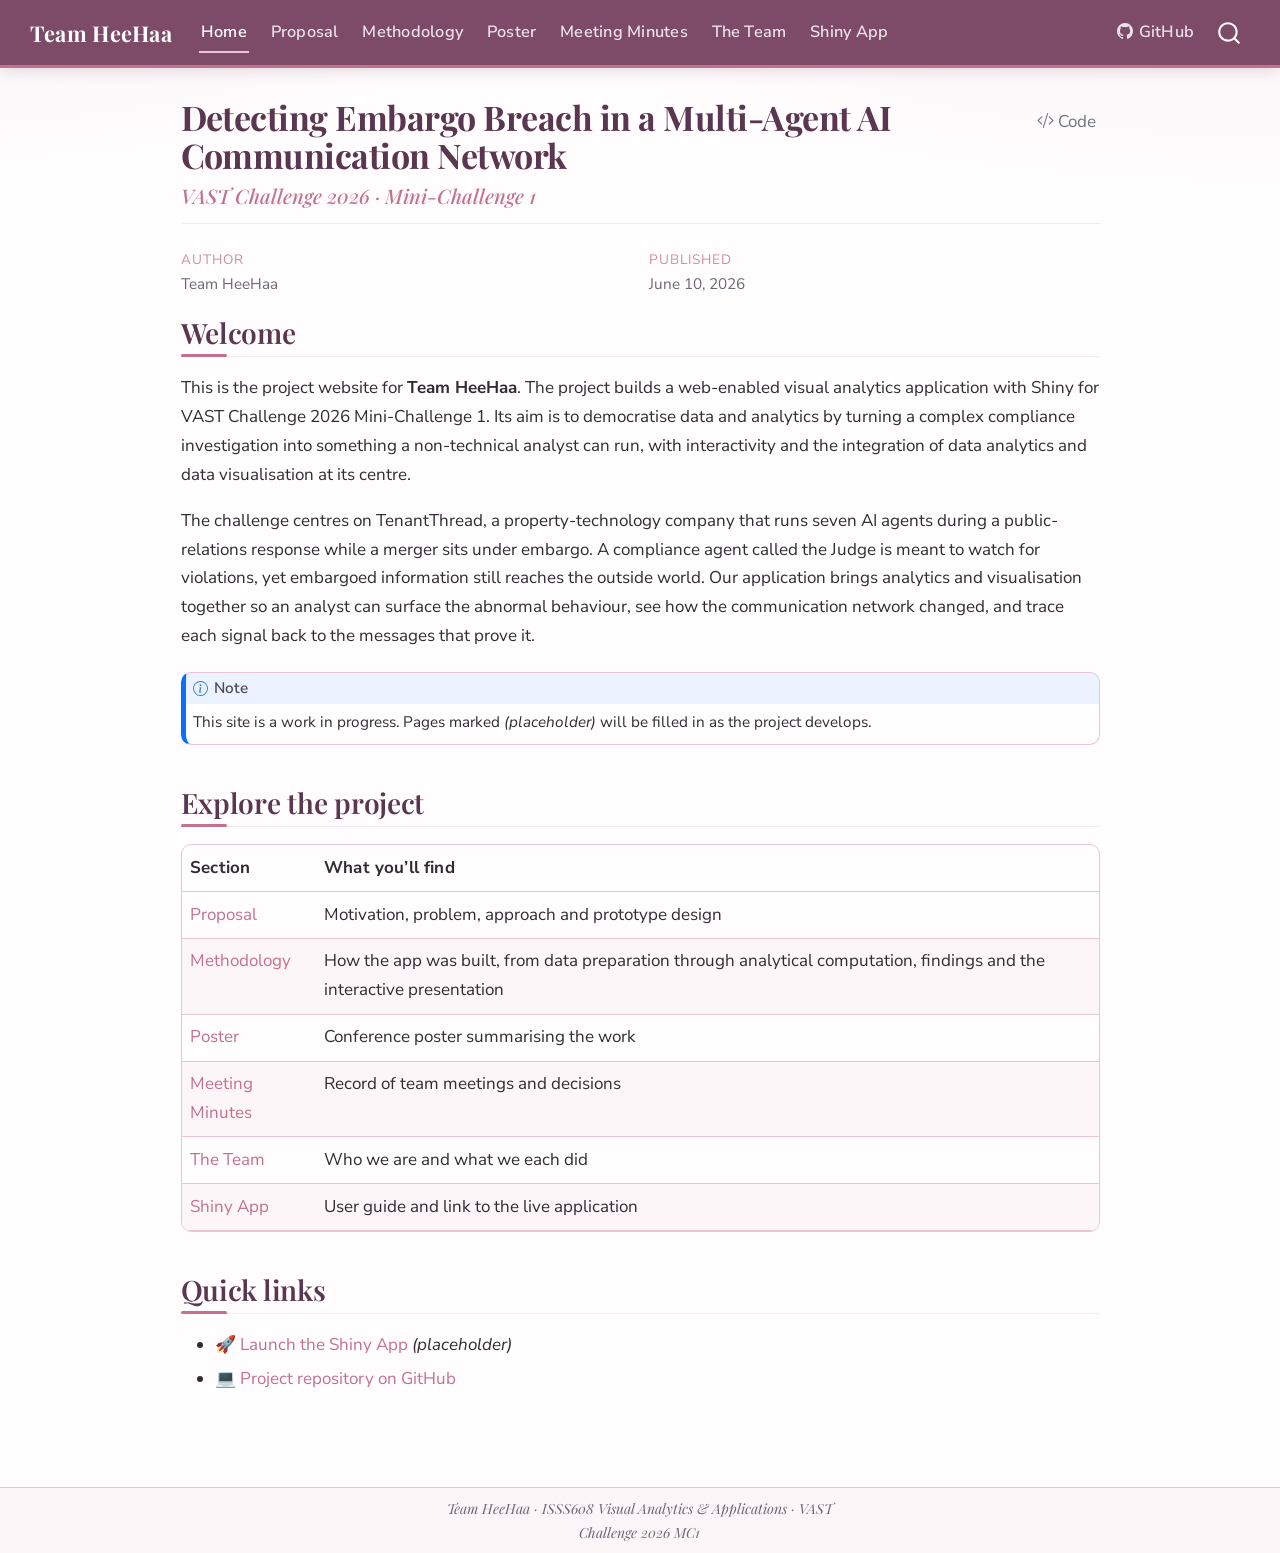
==== docs/index.html @ 6f9beb31 "minutes draft" ====
<!DOCTYPE html>
<html xmlns="http://www.w3.org/1999/xhtml" lang="en" xml:lang="en"><head>

<meta charset="utf-8">
<meta name="generator" content="quarto-1.9.37">

<meta name="viewport" content="width=device-width, initial-scale=1.0, user-scalable=yes">

<meta name="author" content="Team HeeHaa">
<meta name="dcterms.date" content="2026-06-10">

<title>Detecting Embargo Breach in a Multi-Agent AI Communication Network – Team HeeHaa</title>
<style>
/* Default styles provided by pandoc.
** See https://pandoc.org/MANUAL.html#variables-for-html for config info.
*/
code{white-space: pre-wrap;}
span.smallcaps{font-variant: small-caps;}
div.columns{display: flex; gap: min(4vw, 1.5em);}
div.column{flex: auto; overflow-x: auto;}
div.hanging-indent{margin-left: 1.5em; text-indent: -1.5em;}
ul.task-list{list-style: none;}
ul.task-list li input[type="checkbox"] {
  width: 0.8em;
  margin: 0 0.8em 0.2em -1em; /* quarto-specific, see https://github.com/quarto-dev/quarto-cli/issues/4556 */ 
  vertical-align: middle;
}
/* CSS for syntax highlighting */
html { -webkit-text-size-adjust: 100%; }
pre > code.sourceCode { white-space: pre; position: relative; }
pre > code.sourceCode > span { display: inline-block; line-height: 1.25; }
pre > code.sourceCode > span:empty { height: 1.2em; }
.sourceCode { overflow: visible; }
code.sourceCode > span { color: inherit; text-decoration: inherit; }
div.sourceCode { margin: 1em 0; }
pre.sourceCode { margin: 0; }
@media screen {
div.sourceCode { overflow: auto; }
}
@media print {
pre > code.sourceCode { white-space: pre-wrap; }
pre > code.sourceCode > span { text-indent: -5em; padding-left: 5em; }
}
pre.numberSource code
  { counter-reset: source-line 0; }
pre.numberSource code > span
  { position: relative; left: -4em; counter-increment: source-line; }
pre.numberSource code > span > a:first-child::before
  { content: counter(source-line);
    position: relative; left: -1em; text-align: right; vertical-align: baseline;
    border: none; display: inline-block;
    -webkit-touch-callout: none; -webkit-user-select: none;
    -khtml-user-select: none; -moz-user-select: none;
    -ms-user-select: none; user-select: none;
    padding: 0 4px; width: 4em;
  }
pre.numberSource { margin-left: 3em;  padding-left: 4px; }
div.sourceCode
  {   }
@media screen {
pre > code.sourceCode > span > a:first-child::before { text-decoration: underline; }
}
</style>


<script src="site_libs/quarto-nav/quarto-nav.js"></script>
<script src="site_libs/quarto-nav/headroom.min.js"></script>
<script src="site_libs/clipboard/clipboard.min.js"></script>
<script src="site_libs/quarto-search/autocomplete.umd.js"></script>
<script src="site_libs/quarto-search/fuse.min.js"></script>
<script src="site_libs/quarto-search/quarto-search.js"></script>
<meta name="quarto:offset" content="./">
<script src="site_libs/quarto-html/quarto.js" type="module"></script>
<script src="site_libs/quarto-html/tabsets/tabsets.js" type="module"></script>
<script src="site_libs/quarto-html/popper.min.js"></script>
<script src="site_libs/quarto-html/tippy.umd.min.js"></script>
<script src="site_libs/quarto-html/anchor.min.js"></script>
<link href="site_libs/quarto-html/tippy.css" rel="stylesheet">
<link href="site_libs/quarto-html/quarto-syntax-highlighting-7f8f88aac4f3542376d5c11b86a4c14d.css" rel="stylesheet" id="quarto-text-highlighting-styles">
<script src="site_libs/bootstrap/bootstrap.min.js"></script>
<link href="site_libs/bootstrap/bootstrap-icons.css" rel="stylesheet">
<link href="site_libs/bootstrap/bootstrap-b0925127e7a8f079a833c45c74d9480c.min.css" rel="stylesheet" append-hash="true" id="quarto-bootstrap" data-mode="light">
<script id="quarto-search-options" type="application/json">{
  "location": "navbar",
  "copy-button": false,
  "collapse-after": 3,
  "panel-placement": "end",
  "type": "overlay",
  "limit": 50,
  "keyboard-shortcut": [
    "f",
    "/",
    "s"
  ],
  "show-item-context": false,
  "language": {
    "search-no-results-text": "No results",
    "search-matching-documents-text": "matching documents",
    "search-copy-link-title": "Copy link to search",
    "search-hide-matches-text": "Hide additional matches",
    "search-more-match-text": "more match in this document",
    "search-more-matches-text": "more matches in this document",
    "search-clear-button-title": "Clear",
    "search-text-placeholder": "",
    "search-detached-cancel-button-title": "Cancel",
    "search-submit-button-title": "Submit",
    "search-label": "Search"
  }
}</script>


<link rel="stylesheet" href="styles.css">
</head>

<body class="nav-fixed fullcontent quarto-light">

<div id="quarto-search-results"></div>
  <header id="quarto-header" class="headroom fixed-top">
    <nav class="navbar navbar-expand-lg " data-bs-theme="dark">
      <div class="navbar-container container-fluid">
      <div class="navbar-brand-container mx-auto">
    <a class="navbar-brand" href="./index.html">
    <span class="navbar-title">Team HeeHaa</span>
    </a>
  </div>
            <div id="quarto-search" class="" title="Search"></div>
          <button class="navbar-toggler" type="button" data-bs-toggle="collapse" data-bs-target="#navbarCollapse" aria-controls="navbarCollapse" role="menu" aria-expanded="false" aria-label="Toggle navigation" onclick="if (window.quartoToggleHeadroom) { window.quartoToggleHeadroom(); }">
  <span class="navbar-toggler-icon"></span>
</button>
          <div class="collapse navbar-collapse" id="navbarCollapse">
            <ul class="navbar-nav navbar-nav-scroll me-auto">
  <li class="nav-item">
    <a class="nav-link active" href="./index.html" aria-current="page"> 
<span class="menu-text">Home</span></a>
  </li>  
  <li class="nav-item">
    <a class="nav-link" href="./proposal.html"> 
<span class="menu-text">Proposal</span></a>
  </li>  
  <li class="nav-item dropdown ">
    <a class="nav-link dropdown-toggle" href="#" id="nav-menu-methodology" role="link" data-bs-toggle="dropdown" aria-expanded="false">
 <span class="menu-text">Methodology</span>
    </a>
    <ul class="dropdown-menu" aria-labelledby="nav-menu-methodology">    
        <li>
    <a class="dropdown-item" href="./methodology/data-prep.html">
 <span class="dropdown-text">Data Preparation</span></a>
  </li>  
        <li>
    <a class="dropdown-item" href="./methodology/analytical-computation.html">
 <span class="dropdown-text">Analytical Computation</span></a>
  </li>  
        <li>
    <a class="dropdown-item" href="./findings.html">
 <span class="dropdown-text">Findings</span></a>
  </li>  
        <li>
    <a class="dropdown-item" href="./methodology/interactive-presentation.html">
 <span class="dropdown-text">Interactive Presentation</span></a>
  </li>  
    </ul>
  </li>
  <li class="nav-item">
    <a class="nav-link" href="./poster.html"> 
<span class="menu-text">Poster</span></a>
  </li>  
  <li class="nav-item">
    <a class="nav-link" href="./minutes.html"> 
<span class="menu-text">Meeting Minutes</span></a>
  </li>  
  <li class="nav-item">
    <a class="nav-link" href="./team.html"> 
<span class="menu-text">The Team</span></a>
  </li>  
  <li class="nav-item dropdown ">
    <a class="nav-link dropdown-toggle" href="#" id="nav-menu-shiny-app" role="link" data-bs-toggle="dropdown" aria-expanded="false">
 <span class="menu-text">Shiny App</span>
    </a>
    <ul class="dropdown-menu" aria-labelledby="nav-menu-shiny-app">    
        <li>
    <a class="dropdown-item" href="./user-guide.html">
 <span class="dropdown-text">User Guide</span></a>
  </li>  
        <li>
    <a class="dropdown-item" href="https://example.shinyapps.io/REPLACE-ME/" target="_blank">
 <span class="dropdown-text">Launch Shiny App</span></a>
  </li>  
    </ul>
  </li>
</ul>
            <ul class="navbar-nav navbar-nav-scroll ms-auto">
  <li class="nav-item dropdown ">
    <a class="nav-link dropdown-toggle" href="#" id="nav-menu-github" role="link" data-bs-toggle="dropdown" aria-expanded="false">
      <i class="bi bi-github" role="img">
</i> 
 <span class="menu-text">GitHub</span>
    </a>
    <ul class="dropdown-menu dropdown-menu-end" aria-labelledby="nav-menu-github">    
        <li>
    <a class="dropdown-item" href="https://github.com/wmyee-21/ISSS608-VAA_Project" target="_blank">
 <span class="dropdown-text">Project Site Repo</span></a>
  </li>  
        <li>
    <a class="dropdown-item" href="https://github.com/wmyee-21/ISSS608-VAA_Project" target="_blank">
 <span class="dropdown-text">Shiny App Repo</span></a>
  </li>  
    </ul>
  </li>
</ul>
          </div> <!-- /navcollapse -->
            <div class="quarto-navbar-tools">
</div>
      </div> <!-- /container-fluid -->
    </nav>
</header>
<!-- content -->
<div id="quarto-content" class="quarto-container page-columns page-rows-contents page-layout-article page-navbar">
<!-- sidebar -->
<!-- margin-sidebar -->
    
<!-- main -->
<main class="content" id="quarto-document-content">

<header id="title-block-header" class="quarto-title-block default">
<div class="quarto-title">
<div class="quarto-title-block"><div><h1 class="title">Detecting Embargo Breach in a Multi-Agent AI Communication Network</h1><button type="button" class="btn code-tools-button" id="quarto-code-tools-source"><i class="bi"></i> Code</button></div></div>
<p class="subtitle lead">VAST Challenge 2026 · Mini-Challenge 1</p>
</div>



<div class="quarto-title-meta">

    <div>
    <div class="quarto-title-meta-heading">Author</div>
    <div class="quarto-title-meta-contents">
             <p>Team HeeHaa </p>
          </div>
  </div>
    
    <div>
    <div class="quarto-title-meta-heading">Published</div>
    <div class="quarto-title-meta-contents">
      <p class="date">June 10, 2026</p>
    </div>
  </div>
  
    
  </div>
  


</header>


<section id="welcome" class="level2">
<h2 class="anchored" data-anchor-id="welcome">Welcome</h2>
<p>This is the project website for <strong>Team HeeHaa</strong>. The project builds a web-enabled visual analytics application with Shiny for VAST Challenge 2026 Mini-Challenge 1. Its aim is to democratise data and analytics by turning a complex compliance investigation into something a non-technical analyst can run, with interactivity and the integration of data analytics and data visualisation at its centre.</p>
<p>The challenge centres on TenantThread, a property-technology company that runs seven AI agents during a public-relations response while a merger sits under embargo. A compliance agent called the Judge is meant to watch for violations, yet embargoed information still reaches the outside world. Our application brings analytics and visualisation together so an analyst can surface the abnormal behaviour, see how the communication network changed, and trace each signal back to the messages that prove it.</p>
<div class="callout callout-style-default callout-note callout-titled">
<div class="callout-header d-flex align-content-center">
<div class="callout-icon-container">
<i class="callout-icon"></i>
</div>
<div class="callout-title-container flex-fill">
Note
</div>
</div>
<div class="callout-body-container callout-body">
<p>This site is a work in progress. Pages marked <em>(placeholder)</em> will be filled in as the project develops.</p>
</div>
</div>
</section>
<section id="explore-the-project" class="level2">
<h2 class="anchored" data-anchor-id="explore-the-project">Explore the project</h2>
<table class="caption-top table">
<thead>
<tr class="header">
<th>Section</th>
<th>What you’ll find</th>
</tr>
</thead>
<tbody>
<tr class="odd">
<td><a href="./proposal.html">Proposal</a></td>
<td>Motivation, problem, approach and prototype design</td>
</tr>
<tr class="even">
<td><a href="./methodology/data-prep.html">Methodology</a></td>
<td>How the app was built, from data preparation through analytical computation, findings and the interactive presentation</td>
</tr>
<tr class="odd">
<td><a href="./poster.html">Poster</a></td>
<td>Conference poster summarising the work</td>
</tr>
<tr class="even">
<td><a href="./minutes.html">Meeting Minutes</a></td>
<td>Record of team meetings and decisions</td>
</tr>
<tr class="odd">
<td><a href="./team.html">The Team</a></td>
<td>Who we are and what we each did</td>
</tr>
<tr class="even">
<td><a href="./user-guide.html">Shiny App</a></td>
<td>User guide and link to the live application</td>
</tr>
</tbody>
</table>
</section>
<section id="quick-links" class="level2">
<h2 class="anchored" data-anchor-id="quick-links">Quick links</h2>
<ul>
<li>🚀 <a href="https://example.shinyapps.io/REPLACE-ME/">Launch the Shiny App</a> <em>(placeholder)</em></li>
<li>💻 <a href="https://github.com/wmyee-21/ISSS608-VAA_Project">Project repository on GitHub</a></li>
</ul>


<!-- -->

</section>

</main> <!-- /main -->
<script id="quarto-html-after-body" type="application/javascript">
  window.document.addEventListener("DOMContentLoaded", function (event) {
    const icon = "";
    const anchorJS = new window.AnchorJS();
    anchorJS.options = {
      placement: 'right',
      icon: icon
    };
    anchorJS.add('.anchored');
    const isCodeAnnotation = (el) => {
      for (const clz of el.classList) {
        if (clz.startsWith('code-annotation-')) {                     
          return true;
        }
      }
      return false;
    }
    const onCopySuccess = function(e) {
      // button target
      const button = e.trigger;
      // don't keep focus
      button.blur();
      // flash "checked"
      button.classList.add('code-copy-button-checked');
      var currentTitle = button.getAttribute("title");
      button.setAttribute("title", "Copied!");
      let tooltip;
      if (window.bootstrap) {
        button.setAttribute("data-bs-toggle", "tooltip");
        button.setAttribute("data-bs-placement", "left");
        button.setAttribute("data-bs-title", "Copied!");
        tooltip = new bootstrap.Tooltip(button, 
          { trigger: "manual", 
            customClass: "code-copy-button-tooltip",
            offset: [0, -8]});
        tooltip.show();    
      }
      setTimeout(function() {
        if (tooltip) {
          tooltip.hide();
          button.removeAttribute("data-bs-title");
          button.removeAttribute("data-bs-toggle");
          button.removeAttribute("data-bs-placement");
        }
        button.setAttribute("title", currentTitle);
        button.classList.remove('code-copy-button-checked');
      }, 1000);
      // clear code selection
      e.clearSelection();
    }
    const getTextToCopy = function(trigger) {
      const outerScaffold = trigger.parentElement.cloneNode(true);
      const codeEl = outerScaffold.querySelector('code');
      for (const childEl of codeEl.children) {
        if (isCodeAnnotation(childEl)) {
          childEl.remove();
        }
      }
      return codeEl.innerText;
    }
    const clipboard = new window.ClipboardJS('.code-copy-button:not([data-in-quarto-modal])', {
      text: getTextToCopy
    });
    clipboard.on('success', onCopySuccess);
    if (window.document.getElementById('quarto-embedded-source-code-modal')) {
      const clipboardModal = new window.ClipboardJS('.code-copy-button[data-in-quarto-modal]', {
        text: getTextToCopy,
        container: window.document.getElementById('quarto-embedded-source-code-modal')
      });
      clipboardModal.on('success', onCopySuccess);
    }
    const viewSource = window.document.getElementById('quarto-view-source') ||
                       window.document.getElementById('quarto-code-tools-source');
    if (viewSource) {
      const sourceUrl = viewSource.getAttribute("data-quarto-source-url");
      viewSource.addEventListener("click", function(e) {
        if (sourceUrl) {
          // rstudio viewer pane
          if (/\bcapabilities=\b/.test(window.location)) {
            window.open(sourceUrl);
          } else {
            window.location.href = sourceUrl;
          }
        } else {
          const modal = new bootstrap.Modal(document.getElementById('quarto-embedded-source-code-modal'));
          modal.show();
        }
        return false;
      });
    }
    function toggleCodeHandler(show) {
      return function(e) {
        const detailsSrc = window.document.querySelectorAll(".cell > details > .sourceCode");
        for (let i=0; i<detailsSrc.length; i++) {
          const details = detailsSrc[i].parentElement;
          if (show) {
            details.open = true;
          } else {
            details.removeAttribute("open");
          }
        }
        const cellCodeDivs = window.document.querySelectorAll(".cell > .sourceCode");
        const fromCls = show ? "hidden" : "unhidden";
        const toCls = show ? "unhidden" : "hidden";
        for (let i=0; i<cellCodeDivs.length; i++) {
          const codeDiv = cellCodeDivs[i];
          if (codeDiv.classList.contains(fromCls)) {
            codeDiv.classList.remove(fromCls);
            codeDiv.classList.add(toCls);
          } 
        }
        return false;
      }
    }
    const hideAllCode = window.document.getElementById("quarto-hide-all-code");
    if (hideAllCode) {
      hideAllCode.addEventListener("click", toggleCodeHandler(false));
    }
    const showAllCode = window.document.getElementById("quarto-show-all-code");
    if (showAllCode) {
      showAllCode.addEventListener("click", toggleCodeHandler(true));
    }
      var localhostRegex = new RegExp(/^(?:http|https):\/\/localhost\:?[0-9]*\//);
      var mailtoRegex = new RegExp(/^mailto:/);
        var filterRegex = new RegExp('/' + window.location.host + '/');
      var isInternal = (href) => {
          return filterRegex.test(href) || localhostRegex.test(href) || mailtoRegex.test(href);
      }
      // Inspect non-navigation links and adorn them if external
     var links = window.document.querySelectorAll('a[href]:not(.nav-link):not(.navbar-brand):not(.toc-action):not(.sidebar-link):not(.sidebar-item-toggle):not(.pagination-link):not(.no-external):not([aria-hidden]):not(.dropdown-item):not(.quarto-navigation-tool):not(.about-link)');
      for (var i=0; i<links.length; i++) {
        const link = links[i];
        if (!isInternal(link.href)) {
          // undo the damage that might have been done by quarto-nav.js in the case of
          // links that we want to consider external
          if (link.dataset.originalHref !== undefined) {
            link.href = link.dataset.originalHref;
          }
        }
      }
    function tippyHover(el, contentFn, onTriggerFn, onUntriggerFn) {
      const config = {
        allowHTML: true,
        maxWidth: 500,
        delay: 100,
        arrow: false,
        appendTo: function(el) {
            return el.parentElement;
        },
        interactive: true,
        interactiveBorder: 10,
        theme: 'quarto',
        placement: 'bottom-start',
      };
      if (contentFn) {
        config.content = contentFn;
      }
      if (onTriggerFn) {
        config.onTrigger = onTriggerFn;
      }
      if (onUntriggerFn) {
        config.onUntrigger = onUntriggerFn;
      }
      window.tippy(el, config); 
    }
    const noterefs = window.document.querySelectorAll('a[role="doc-noteref"]');
    for (var i=0; i<noterefs.length; i++) {
      const ref = noterefs[i];
      tippyHover(ref, function() {
        // use id or data attribute instead here
        let href = ref.getAttribute('data-footnote-href') || ref.getAttribute('href');
        try { href = new URL(href).hash; } catch {}
        const id = href.replace(/^#\/?/, "");
        const note = window.document.getElementById(id);
        if (note) {
          return note.innerHTML;
        } else {
          return "";
        }
      });
    }
    const xrefs = window.document.querySelectorAll('a.quarto-xref');
    const processXRef = (id, note) => {
      // Strip column container classes
      const stripColumnClz = (el) => {
        el.classList.remove("page-full", "page-columns");
        if (el.children) {
          for (const child of el.children) {
            stripColumnClz(child);
          }
        }
      }
      stripColumnClz(note)
      if (id === null || id.startsWith('sec-')) {
        // Special case sections, only their first couple elements
        const container = document.createElement("div");
        if (note.children && note.children.length > 2) {
          container.appendChild(note.children[0].cloneNode(true));
          for (let i = 1; i < note.children.length; i++) {
            const child = note.children[i];
            if (child.tagName === "P" && child.innerText === "") {
              continue;
            } else {
              container.appendChild(child.cloneNode(true));
              break;
            }
          }
          if (window.Quarto?.typesetMath) {
            window.Quarto.typesetMath(container);
          }
          return container.innerHTML
        } else {
          if (window.Quarto?.typesetMath) {
            window.Quarto.typesetMath(note);
          }
          return note.innerHTML;
        }
      } else {
        // Remove any anchor links if they are present
        const anchorLink = note.querySelector('a.anchorjs-link');
        if (anchorLink) {
          anchorLink.remove();
        }
        if (window.Quarto?.typesetMath) {
          window.Quarto.typesetMath(note);
        }
        if (note.classList.contains("callout")) {
          return note.outerHTML;
        } else {
          return note.innerHTML;
        }
      }
    }
    for (var i=0; i<xrefs.length; i++) {
      const xref = xrefs[i];
      tippyHover(xref, undefined, function(instance) {
        instance.disable();
        let url = xref.getAttribute('href');
        let hash = undefined; 
        if (url.startsWith('#')) {
          hash = url;
        } else {
          try { hash = new URL(url).hash; } catch {}
        }
        if (hash) {
          const id = hash.replace(/^#\/?/, "");
          const note = window.document.getElementById(id);
          if (note !== null) {
            try {
              const html = processXRef(id, note.cloneNode(true));
              instance.setContent(html);
            } finally {
              instance.enable();
              instance.show();
            }
          } else {
            // See if we can fetch this
            fetch(url.split('#')[0])
            .then(res => res.text())
            .then(html => {
              const parser = new DOMParser();
              const htmlDoc = parser.parseFromString(html, "text/html");
              const note = htmlDoc.getElementById(id);
              if (note !== null) {
                const html = processXRef(id, note);
                instance.setContent(html);
              } 
            }).finally(() => {
              instance.enable();
              instance.show();
            });
          }
        } else {
          // See if we can fetch a full url (with no hash to target)
          // This is a special case and we should probably do some content thinning / targeting
          fetch(url)
          .then(res => res.text())
          .then(html => {
            const parser = new DOMParser();
            const htmlDoc = parser.parseFromString(html, "text/html");
            const note = htmlDoc.querySelector('main.content');
            if (note !== null) {
              // This should only happen for chapter cross references
              // (since there is no id in the URL)
              // remove the first header
              if (note.children.length > 0 && note.children[0].tagName === "HEADER") {
                note.children[0].remove();
              }
              const html = processXRef(null, note);
              instance.setContent(html);
            } 
          }).finally(() => {
            instance.enable();
            instance.show();
          });
        }
      }, function(instance) {
      });
    }
        let selectedAnnoteEl;
        const selectorForAnnotation = ( cell, annotation) => {
          let cellAttr = 'data-code-cell="' + cell + '"';
          let lineAttr = 'data-code-annotation="' +  annotation + '"';
          const selector = 'span[' + cellAttr + '][' + lineAttr + ']';
          return selector;
        }
        const selectCodeLines = (annoteEl) => {
          const doc = window.document;
          const targetCell = annoteEl.getAttribute("data-target-cell");
          const targetAnnotation = annoteEl.getAttribute("data-target-annotation");
          const annoteSpan = window.document.querySelector(selectorForAnnotation(targetCell, targetAnnotation));
          const lines = annoteSpan.getAttribute("data-code-lines").split(",");
          const lineIds = lines.map((line) => {
            return targetCell + "-" + line;
          })
          let top = null;
          let height = null;
          let parent = null;
          if (lineIds.length > 0) {
              //compute the position of the single el (top and bottom and make a div)
              const el = window.document.getElementById(lineIds[0]);
              top = el.offsetTop;
              height = el.offsetHeight;
              parent = el.parentElement.parentElement;
            if (lineIds.length > 1) {
              const lastEl = window.document.getElementById(lineIds[lineIds.length - 1]);
              const bottom = lastEl.offsetTop + lastEl.offsetHeight;
              height = bottom - top;
            }
            if (top !== null && height !== null && parent !== null) {
              // cook up a div (if necessary) and position it 
              let div = window.document.getElementById("code-annotation-line-highlight");
              if (div === null) {
                div = window.document.createElement("div");
                div.setAttribute("id", "code-annotation-line-highlight");
                div.style.position = 'absolute';
                parent.appendChild(div);
              }
              div.style.top = top - 2 + "px";
              div.style.height = height + 4 + "px";
              div.style.left = 0;
              let gutterDiv = window.document.getElementById("code-annotation-line-highlight-gutter");
              if (gutterDiv === null) {
                gutterDiv = window.document.createElement("div");
                gutterDiv.setAttribute("id", "code-annotation-line-highlight-gutter");
                gutterDiv.style.position = 'absolute';
                const codeCell = window.document.getElementById(targetCell);
                const gutter = codeCell.querySelector('.code-annotation-gutter');
                gutter.appendChild(gutterDiv);
              }
              gutterDiv.style.top = top - 2 + "px";
              gutterDiv.style.height = height + 4 + "px";
            }
            selectedAnnoteEl = annoteEl;
          }
        };
        const unselectCodeLines = () => {
          const elementsIds = ["code-annotation-line-highlight", "code-annotation-line-highlight-gutter"];
          elementsIds.forEach((elId) => {
            const div = window.document.getElementById(elId);
            if (div) {
              div.remove();
            }
          });
          selectedAnnoteEl = undefined;
        };
          // Handle positioning of the toggle
      window.addEventListener(
        "resize",
        throttle(() => {
          elRect = undefined;
          if (selectedAnnoteEl) {
            selectCodeLines(selectedAnnoteEl);
          }
        }, 10)
      );
      function throttle(fn, ms) {
      let throttle = false;
      let timer;
        return (...args) => {
          if(!throttle) { // first call gets through
              fn.apply(this, args);
              throttle = true;
          } else { // all the others get throttled
              if(timer) clearTimeout(timer); // cancel #2
              timer = setTimeout(() => {
                fn.apply(this, args);
                timer = throttle = false;
              }, ms);
          }
        };
      }
        // Attach click handler to the DT
        const annoteDls = window.document.querySelectorAll('dt[data-target-cell]');
        for (const annoteDlNode of annoteDls) {
          annoteDlNode.addEventListener('click', (event) => {
            const clickedEl = event.target;
            if (clickedEl !== selectedAnnoteEl) {
              unselectCodeLines();
              const activeEl = window.document.querySelector('dt[data-target-cell].code-annotation-active');
              if (activeEl) {
                activeEl.classList.remove('code-annotation-active');
              }
              selectCodeLines(clickedEl);
              clickedEl.classList.add('code-annotation-active');
            } else {
              // Unselect the line
              unselectCodeLines();
              clickedEl.classList.remove('code-annotation-active');
            }
          });
        }
    const findCites = (el) => {
      const parentEl = el.parentElement;
      if (parentEl) {
        const cites = parentEl.dataset.cites;
        if (cites) {
          return {
            el,
            cites: cites.split(' ')
          };
        } else {
          return findCites(el.parentElement)
        }
      } else {
        return undefined;
      }
    };
    var bibliorefs = window.document.querySelectorAll('a[role="doc-biblioref"]');
    for (var i=0; i<bibliorefs.length; i++) {
      const ref = bibliorefs[i];
      const citeInfo = findCites(ref);
      if (citeInfo) {
        tippyHover(citeInfo.el, function() {
          var popup = window.document.createElement('div');
          citeInfo.cites.forEach(function(cite) {
            var citeDiv = window.document.createElement('div');
            citeDiv.classList.add('hanging-indent');
            citeDiv.classList.add('csl-entry');
            var biblioDiv = window.document.getElementById('ref-' + cite);
            if (biblioDiv) {
              citeDiv.innerHTML = biblioDiv.innerHTML;
            }
            popup.appendChild(citeDiv);
          });
          return popup.innerHTML;
        });
      }
    }
  });
  </script><div class="modal fade" id="quarto-embedded-source-code-modal" tabindex="-1" aria-labelledby="quarto-embedded-source-code-modal-label" aria-hidden="true"><div class="modal-dialog modal-dialog-scrollable"><div class="modal-content"><div class="modal-header"><h5 class="modal-title" id="quarto-embedded-source-code-modal-label">Source Code</h5><button class="btn-close" data-bs-dismiss="modal"></button></div><div class="modal-body"><div class="">
<div class="code-copy-outer-scaffold"><div class="sourceCode" id="cb1" data-shortcodes="false"><pre class="sourceCode markdown code-with-copy"><code class="sourceCode markdown"><span id="cb1-1"><a href="#cb1-1" aria-hidden="true" tabindex="-1"></a><span class="co">---</span></span>
<span id="cb1-2"><a href="#cb1-2" aria-hidden="true" tabindex="-1"></a><span class="an">title:</span><span class="co"> "Detecting Embargo Breach in a Multi-Agent AI Communication Network"</span></span>
<span id="cb1-3"><a href="#cb1-3" aria-hidden="true" tabindex="-1"></a><span class="an">subtitle:</span><span class="co"> "VAST Challenge 2026 · Mini-Challenge 1"</span></span>
<span id="cb1-4"><a href="#cb1-4" aria-hidden="true" tabindex="-1"></a><span class="an">author:</span><span class="co"> "Team HeeHaa"</span></span>
<span id="cb1-5"><a href="#cb1-5" aria-hidden="true" tabindex="-1"></a><span class="an">date:</span><span class="co"> "June 10, 2026"</span></span>
<span id="cb1-6"><a href="#cb1-6" aria-hidden="true" tabindex="-1"></a><span class="an">toc:</span><span class="co"> false</span></span>
<span id="cb1-7"><a href="#cb1-7" aria-hidden="true" tabindex="-1"></a><span class="co">---</span></span>
<span id="cb1-8"><a href="#cb1-8" aria-hidden="true" tabindex="-1"></a></span>
<span id="cb1-9"><a href="#cb1-9" aria-hidden="true" tabindex="-1"></a><span class="fu">## Welcome</span></span>
<span id="cb1-10"><a href="#cb1-10" aria-hidden="true" tabindex="-1"></a></span>
<span id="cb1-11"><a href="#cb1-11" aria-hidden="true" tabindex="-1"></a>This is the project website for **Team HeeHaa**. The project builds a web-enabled visual analytics application with Shiny for VAST Challenge 2026 Mini-Challenge 1. Its aim is to democratise data and analytics by turning a complex compliance investigation into something a non-technical analyst can run, with interactivity and the integration of data analytics and data visualisation at its centre.</span>
<span id="cb1-12"><a href="#cb1-12" aria-hidden="true" tabindex="-1"></a></span>
<span id="cb1-13"><a href="#cb1-13" aria-hidden="true" tabindex="-1"></a>The challenge centres on TenantThread, a property-technology company that runs seven AI agents during a public-relations response while a merger sits under embargo. A compliance agent called the Judge is meant to watch for violations, yet embargoed information still reaches the outside world. Our application brings analytics and visualisation together so an analyst can surface the abnormal behaviour, see how the communication network changed, and trace each signal back to the messages that prove it.</span>
<span id="cb1-14"><a href="#cb1-14" aria-hidden="true" tabindex="-1"></a></span>
<span id="cb1-15"><a href="#cb1-15" aria-hidden="true" tabindex="-1"></a>::: {.callout-note}</span>
<span id="cb1-16"><a href="#cb1-16" aria-hidden="true" tabindex="-1"></a>This site is a work in progress. Pages marked *(placeholder)* will be filled in as the project develops.</span>
<span id="cb1-17"><a href="#cb1-17" aria-hidden="true" tabindex="-1"></a>:::</span>
<span id="cb1-18"><a href="#cb1-18" aria-hidden="true" tabindex="-1"></a></span>
<span id="cb1-19"><a href="#cb1-19" aria-hidden="true" tabindex="-1"></a><span class="fu">## Explore the project</span></span>
<span id="cb1-20"><a href="#cb1-20" aria-hidden="true" tabindex="-1"></a></span>
<span id="cb1-21"><a href="#cb1-21" aria-hidden="true" tabindex="-1"></a><span class="pp">|</span> Section <span class="pp">|</span> What you'll find <span class="pp">|</span></span>
<span id="cb1-22"><a href="#cb1-22" aria-hidden="true" tabindex="-1"></a><span class="pp">|---|---|</span></span>
<span id="cb1-23"><a href="#cb1-23" aria-hidden="true" tabindex="-1"></a><span class="pp">|</span> <span class="co">[</span><span class="ot">Proposal</span><span class="co">](proposal.qmd)</span> <span class="pp">|</span> Motivation, problem, approach and prototype design <span class="pp">|</span></span>
<span id="cb1-24"><a href="#cb1-24" aria-hidden="true" tabindex="-1"></a><span class="pp">|</span> <span class="co">[</span><span class="ot">Methodology</span><span class="co">](methodology/data-prep.qmd)</span> <span class="pp">|</span> How the app was built, from data preparation through analytical computation, findings and the interactive presentation <span class="pp">|</span></span>
<span id="cb1-25"><a href="#cb1-25" aria-hidden="true" tabindex="-1"></a><span class="pp">|</span> <span class="co">[</span><span class="ot">Poster</span><span class="co">](poster.qmd)</span> <span class="pp">|</span> Conference poster summarising the work <span class="pp">|</span></span>
<span id="cb1-26"><a href="#cb1-26" aria-hidden="true" tabindex="-1"></a><span class="pp">|</span> <span class="co">[</span><span class="ot">Meeting Minutes</span><span class="co">](minutes.qmd)</span> <span class="pp">|</span> Record of team meetings and decisions <span class="pp">|</span></span>
<span id="cb1-27"><a href="#cb1-27" aria-hidden="true" tabindex="-1"></a><span class="pp">|</span> <span class="co">[</span><span class="ot">The Team</span><span class="co">](team.qmd)</span> <span class="pp">|</span> Who we are and what we each did <span class="pp">|</span></span>
<span id="cb1-28"><a href="#cb1-28" aria-hidden="true" tabindex="-1"></a><span class="pp">|</span> <span class="co">[</span><span class="ot">Shiny App</span><span class="co">](user-guide.qmd)</span> <span class="pp">|</span> User guide and link to the live application <span class="pp">|</span></span>
<span id="cb1-29"><a href="#cb1-29" aria-hidden="true" tabindex="-1"></a></span>
<span id="cb1-30"><a href="#cb1-30" aria-hidden="true" tabindex="-1"></a><span class="fu">## Quick links</span></span>
<span id="cb1-31"><a href="#cb1-31" aria-hidden="true" tabindex="-1"></a></span>
<span id="cb1-32"><a href="#cb1-32" aria-hidden="true" tabindex="-1"></a><span class="ss">- </span>🚀 <span class="co">[</span><span class="ot">Launch the Shiny App</span><span class="co">](https://example.shinyapps.io/REPLACE-ME/)</span> *(placeholder)*</span>
<span id="cb1-33"><a href="#cb1-33" aria-hidden="true" tabindex="-1"></a><span class="ss">- </span>💻 <span class="co">[</span><span class="ot">Project repository on GitHub</span><span class="co">](https://github.com/wmyee-21/ISSS608-VAA_Project)</span></span></code></pre></div><button title="Copy to Clipboard" class="code-copy-button" data-in-quarto-modal=""><i class="bi"></i></button></div>
</div></div></div></div></div>
</div> <!-- /content -->
<footer class="footer">
  <div class="nav-footer">
    <div class="nav-footer-left">
      &nbsp;
    </div>   
    <div class="nav-footer-center">
<p>Team HeeHaa · ISSS608 Visual Analytics &amp; Applications · VAST Challenge 2026 MC1</p>
</div>
    <div class="nav-footer-right">
      &nbsp;
    </div>
  </div>
</footer>




</body></html>
---- docs/site_libs/quarto-html/tippy.css ----
.tippy-box[data-animation=fade][data-state=hidden]{opacity:0}[data-tippy-root]{max-width:calc(100vw - 10px)}.tippy-box{position:relative;background-color:#333;color:#fff;border-radius:4px;font-size:14px;line-height:1.4;white-space:normal;outline:0;transition-property:transform,visibility,opacity}.tippy-box[data-placement^=top]>.tippy-arrow{bottom:0}.tippy-box[data-placement^=top]>.tippy-arrow:before{bottom:-7px;left:0;border-width:8px 8px 0;border-top-color:initial;transform-origin:center top}.tippy-box[data-placement^=bottom]>.tippy-arrow{top:0}.tippy-box[data-placement^=bottom]>.tippy-arrow:before{top:-7px;left:0;border-width:0 8px 8px;border-bottom-color:initial;transform-origin:center bottom}.tippy-box[data-placement^=left]>.tippy-arrow{right:0}.tippy-box[data-placement^=left]>.tippy-arrow:before{border-width:8px 0 8px 8px;border-left-color:initial;right:-7px;transform-origin:center left}.tippy-box[data-placement^=right]>.tippy-arrow{left:0}.tippy-box[data-placement^=right]>.tippy-arrow:before{left:-7px;border-width:8px 8px 8px 0;border-right-color:initial;transform-origin:center right}.tippy-box[data-inertia][data-state=visible]{transition-timing-function:cubic-bezier(.54,1.5,.38,1.11)}.tippy-arrow{width:16px;height:16px;color:#333}.tippy-arrow:before{content:"";position:absolute;border-color:transparent;border-style:solid}.tippy-content{position:relative;padding:5px 9px;z-index:1}
---- docs/site_libs/quarto-html/quarto-syntax-highlighting-7f8f88aac4f3542376d5c11b86a4c14d.css ----
/* quarto syntax highlight colors */
:root {
  --quarto-hl-ot-color: #003B4F;
  --quarto-hl-at-color: #657422;
  --quarto-hl-ss-color: #20794D;
  --quarto-hl-an-color: #5E5E5E;
  --quarto-hl-fu-color: #4758AB;
  --quarto-hl-st-color: #20794D;
  --quarto-hl-cf-color: #003B4F;
  --quarto-hl-op-color: #5E5E5E;
  --quarto-hl-er-color: #AD0000;
  --quarto-hl-bn-color: #AD0000;
  --quarto-hl-al-color: #AD0000;
  --quarto-hl-va-color: #111111;
  --quarto-hl-bu-color: inherit;
  --quarto-hl-ex-color: inherit;
  --quarto-hl-pp-color: #AD0000;
  --quarto-hl-in-color: #5E5E5E;
  --quarto-hl-vs-color: #20794D;
  --quarto-hl-wa-color: #5E5E5E;
  --quarto-hl-do-color: #5E5E5E;
  --quarto-hl-im-color: #00769E;
  --quarto-hl-ch-color: #20794D;
  --quarto-hl-dt-color: #AD0000;
  --quarto-hl-fl-color: #AD0000;
  --quarto-hl-co-color: #5E5E5E;
  --quarto-hl-cv-color: #5E5E5E;
  --quarto-hl-cn-color: #8f5902;
  --quarto-hl-sc-color: #5E5E5E;
  --quarto-hl-dv-color: #AD0000;
  --quarto-hl-kw-color: #003B4F;
}

/* other quarto variables */
:root {
  --quarto-font-monospace: SFMono-Regular, Menlo, Monaco, Consolas, "Liberation Mono", "Courier New", monospace;
}

/* syntax highlight based on Pandoc's rules */
pre > code.sourceCode > span {
  color: #003B4F;
}

code.sourceCode > span {
  color: #003B4F;
}

div.sourceCode,
div.sourceCode pre.sourceCode {
  color: #003B4F;
}

/* Normal */
code span {
  color: #003B4F;
}

/* Alert */
code span.al {
  color: #AD0000;
  font-style: inherit;
}

/* Annotation */
code span.an {
  color: #5E5E5E;
  font-style: inherit;
}

/* Attribute */
code span.at {
  color: #657422;
  font-style: inherit;
}

/* BaseN */
code span.bn {
  color: #AD0000;
  font-style: inherit;
}

/* BuiltIn */
code span.bu {
  font-style: inherit;
}

/* ControlFlow */
code span.cf {
  color: #003B4F;
  font-weight: bold;
  font-style: inherit;
}

/* Char */
code span.ch {
  color: #20794D;
  font-style: inherit;
}

/* Constant */
code span.cn {
  color: #8f5902;
  font-style: inherit;
}

/* Comment */
code span.co {
  color: #5E5E5E;
  font-style: inherit;
}

/* CommentVar */
code span.cv {
  color: #5E5E5E;
  font-style: italic;
}

/* Documentation */
code span.do {
  color: #5E5E5E;
  font-style: italic;
}

/* DataType */
code span.dt {
  color: #AD0000;
  font-style: inherit;
}

/* DecVal */
code span.dv {
  color: #AD0000;
  font-style: inherit;
}

/* Error */
code span.er {
  color: #AD0000;
  font-style: inherit;
}

/* Extension */
code span.ex {
  font-style: inherit;
}

/* Float */
code span.fl {
  color: #AD0000;
  font-style: inherit;
}

/* Function */
code span.fu {
  color: #4758AB;
  font-style: inherit;
}

/* Import */
code span.im {
  color: #00769E;
  font-style: inherit;
}

/* Information */
code span.in {
  color: #5E5E5E;
  font-style: inherit;
}

/* Keyword */
code span.kw {
  color: #003B4F;
  font-weight: bold;
  font-style: inherit;
}

/* Operator */
code span.op {
  color: #5E5E5E;
  font-style: inherit;
}

/* Other */
code span.ot {
  color: #003B4F;
  font-style: inherit;
}

/* Preprocessor */
code span.pp {
  color: #AD0000;
  font-style: inherit;
}

/* SpecialChar */
code span.sc {
  color: #5E5E5E;
  font-style: inherit;
}

/* SpecialString */
code span.ss {
  color: #20794D;
  font-style: inherit;
}

/* String */
code span.st {
  color: #20794D;
  font-style: inherit;
}

/* Variable */
code span.va {
  color: #111111;
  font-style: inherit;
}

/* VerbatimString */
code span.vs {
  color: #20794D;
  font-style: inherit;
}

/* Warning */
code span.wa {
  color: #5E5E5E;
  font-style: italic;
}

.prevent-inlining {
  content: "</";
}

/*# sourceMappingURL=789ad8cd35626ba772517505b42a116e.css.map */
---- docs/styles.css ----
/* Supplementary tweaks. Main theming lives in theme.scss. */

/* Gentle fade-in for page content */
main.content { animation: fadeIn 0.4s ease both; }

@keyframes fadeIn {
  from { opacity: 0; transform: translateY(4px); }
  to   { opacity: 1; transform: translateY(0); }
}

/* Slightly roomier list spacing for readability */
main.content li { margin-bottom: 0.25rem; }
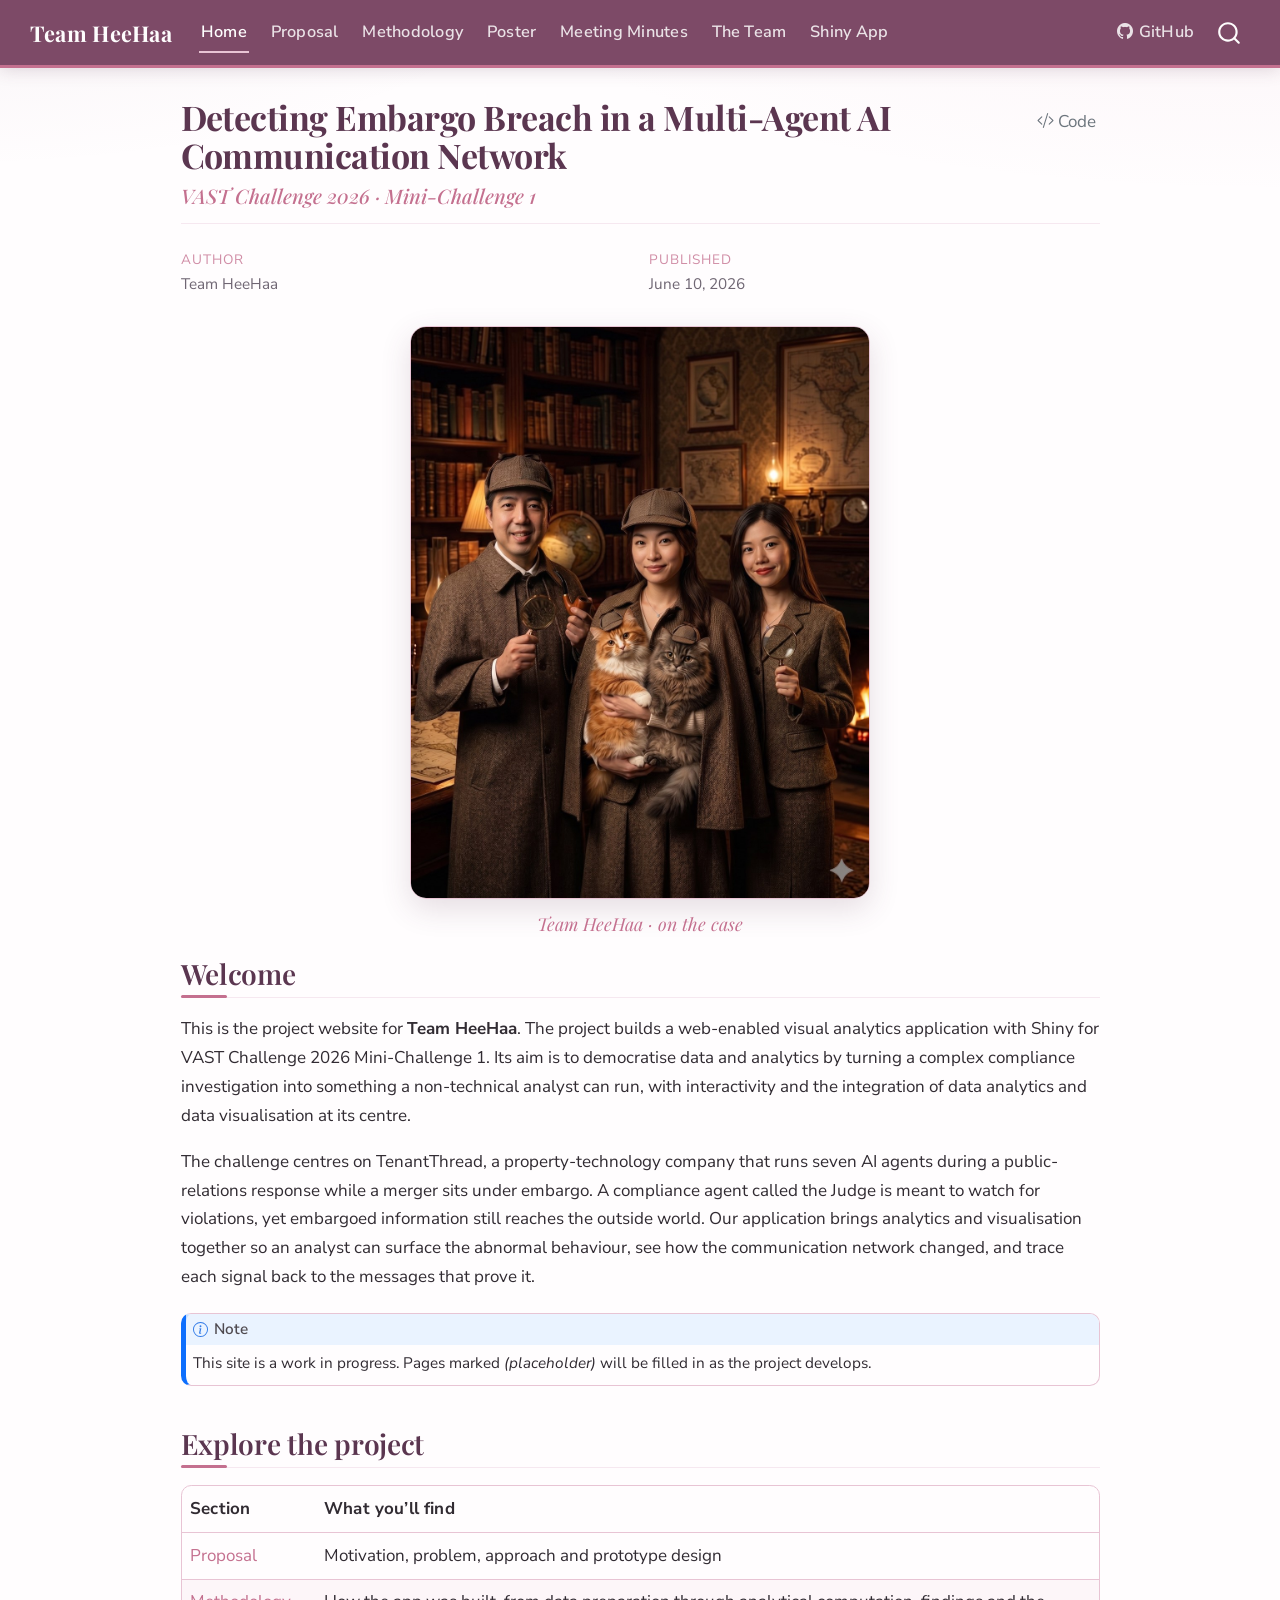
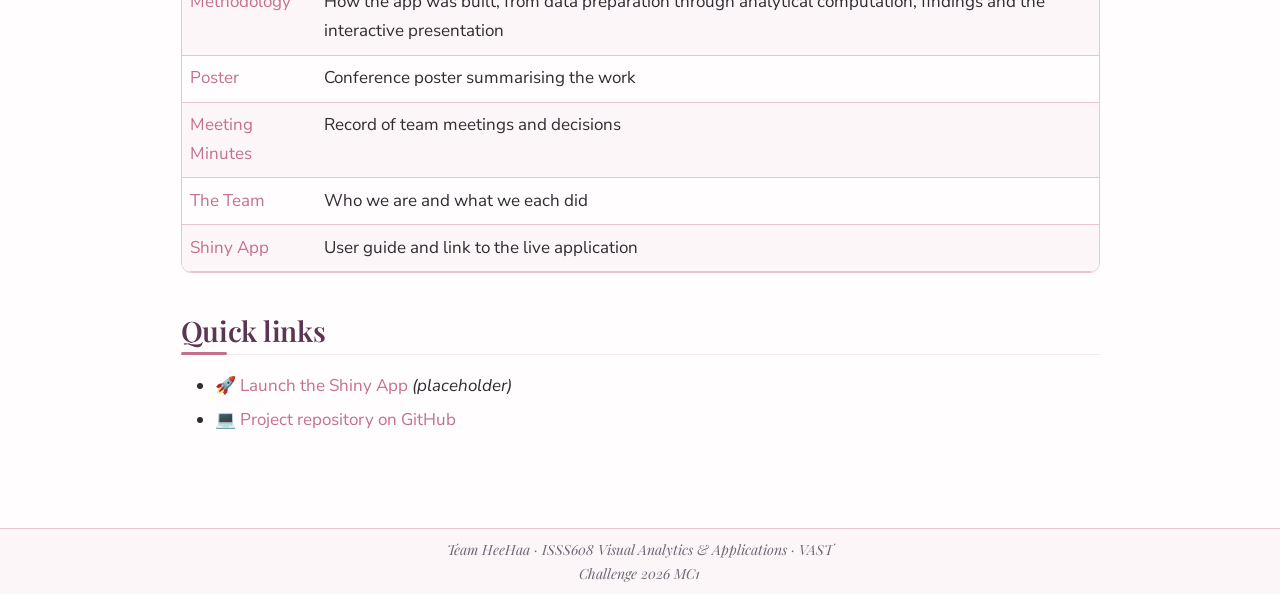
==== commit 20310a1f: "member photos added" ====
--- a/docs/index.html
+++ b/docs/index.html
@@ -253,6 +253,12 @@
 </header>
 
 
+<div class="home-hero">
+<img src="images/group_hero.jpg" alt="Team HeeHaa, in detective attire">
+<figcaption>
+Team HeeHaa · on the case
+</figcaption>
+</div>
 <section id="welcome" class="level2">
 <h2 class="anchored" data-anchor-id="welcome">Welcome</h2>
 <p>This is the project website for <strong>Team HeeHaa</strong>. The project builds a web-enabled visual analytics application with Shiny for VAST Challenge 2026 Mini-Challenge 1. Its aim is to democratise data and analytics by turning a complex compliance investigation into something a non-technical analyst can run, with interactivity and the integration of data analytics and data visualisation at its centre.</p>
@@ -780,31 +786,36 @@
 <span id="cb1-6"><a href="#cb1-6" aria-hidden="true" tabindex="-1"></a><span class="an">toc:</span><span class="co"> false</span></span>
 <span id="cb1-7"><a href="#cb1-7" aria-hidden="true" tabindex="-1"></a><span class="co">---</span></span>
 <span id="cb1-8"><a href="#cb1-8" aria-hidden="true" tabindex="-1"></a></span>
-<span id="cb1-9"><a href="#cb1-9" aria-hidden="true" tabindex="-1"></a><span class="fu">## Welcome</span></span>
-<span id="cb1-10"><a href="#cb1-10" aria-hidden="true" tabindex="-1"></a></span>
-<span id="cb1-11"><a href="#cb1-11" aria-hidden="true" tabindex="-1"></a>This is the project website for **Team HeeHaa**. The project builds a web-enabled visual analytics application with Shiny for VAST Challenge 2026 Mini-Challenge 1. Its aim is to democratise data and analytics by turning a complex compliance investigation into something a non-technical analyst can run, with interactivity and the integration of data analytics and data visualisation at its centre.</span>
-<span id="cb1-12"><a href="#cb1-12" aria-hidden="true" tabindex="-1"></a></span>
-<span id="cb1-13"><a href="#cb1-13" aria-hidden="true" tabindex="-1"></a>The challenge centres on TenantThread, a property-technology company that runs seven AI agents during a public-relations response while a merger sits under embargo. A compliance agent called the Judge is meant to watch for violations, yet embargoed information still reaches the outside world. Our application brings analytics and visualisation together so an analyst can surface the abnormal behaviour, see how the communication network changed, and trace each signal back to the messages that prove it.</span>
-<span id="cb1-14"><a href="#cb1-14" aria-hidden="true" tabindex="-1"></a></span>
-<span id="cb1-15"><a href="#cb1-15" aria-hidden="true" tabindex="-1"></a>::: {.callout-note}</span>
-<span id="cb1-16"><a href="#cb1-16" aria-hidden="true" tabindex="-1"></a>This site is a work in progress. Pages marked *(placeholder)* will be filled in as the project develops.</span>
-<span id="cb1-17"><a href="#cb1-17" aria-hidden="true" tabindex="-1"></a>:::</span>
-<span id="cb1-18"><a href="#cb1-18" aria-hidden="true" tabindex="-1"></a></span>
-<span id="cb1-19"><a href="#cb1-19" aria-hidden="true" tabindex="-1"></a><span class="fu">## Explore the project</span></span>
-<span id="cb1-20"><a href="#cb1-20" aria-hidden="true" tabindex="-1"></a></span>
-<span id="cb1-21"><a href="#cb1-21" aria-hidden="true" tabindex="-1"></a><span class="pp">|</span> Section <span class="pp">|</span> What you'll find <span class="pp">|</span></span>
-<span id="cb1-22"><a href="#cb1-22" aria-hidden="true" tabindex="-1"></a><span class="pp">|---|---|</span></span>
-<span id="cb1-23"><a href="#cb1-23" aria-hidden="true" tabindex="-1"></a><span class="pp">|</span> <span class="co">[</span><span class="ot">Proposal</span><span class="co">](proposal.qmd)</span> <span class="pp">|</span> Motivation, problem, approach and prototype design <span class="pp">|</span></span>
-<span id="cb1-24"><a href="#cb1-24" aria-hidden="true" tabindex="-1"></a><span class="pp">|</span> <span class="co">[</span><span class="ot">Methodology</span><span class="co">](methodology/data-prep.qmd)</span> <span class="pp">|</span> How the app was built, from data preparation through analytical computation, findings and the interactive presentation <span class="pp">|</span></span>
-<span id="cb1-25"><a href="#cb1-25" aria-hidden="true" tabindex="-1"></a><span class="pp">|</span> <span class="co">[</span><span class="ot">Poster</span><span class="co">](poster.qmd)</span> <span class="pp">|</span> Conference poster summarising the work <span class="pp">|</span></span>
-<span id="cb1-26"><a href="#cb1-26" aria-hidden="true" tabindex="-1"></a><span class="pp">|</span> <span class="co">[</span><span class="ot">Meeting Minutes</span><span class="co">](minutes.qmd)</span> <span class="pp">|</span> Record of team meetings and decisions <span class="pp">|</span></span>
-<span id="cb1-27"><a href="#cb1-27" aria-hidden="true" tabindex="-1"></a><span class="pp">|</span> <span class="co">[</span><span class="ot">The Team</span><span class="co">](team.qmd)</span> <span class="pp">|</span> Who we are and what we each did <span class="pp">|</span></span>
-<span id="cb1-28"><a href="#cb1-28" aria-hidden="true" tabindex="-1"></a><span class="pp">|</span> <span class="co">[</span><span class="ot">Shiny App</span><span class="co">](user-guide.qmd)</span> <span class="pp">|</span> User guide and link to the live application <span class="pp">|</span></span>
-<span id="cb1-29"><a href="#cb1-29" aria-hidden="true" tabindex="-1"></a></span>
-<span id="cb1-30"><a href="#cb1-30" aria-hidden="true" tabindex="-1"></a><span class="fu">## Quick links</span></span>
-<span id="cb1-31"><a href="#cb1-31" aria-hidden="true" tabindex="-1"></a></span>
-<span id="cb1-32"><a href="#cb1-32" aria-hidden="true" tabindex="-1"></a><span class="ss">- </span>🚀 <span class="co">[</span><span class="ot">Launch the Shiny App</span><span class="co">](https://example.shinyapps.io/REPLACE-ME/)</span> *(placeholder)*</span>
-<span id="cb1-33"><a href="#cb1-33" aria-hidden="true" tabindex="-1"></a><span class="ss">- </span>💻 <span class="co">[</span><span class="ot">Project repository on GitHub</span><span class="co">](https://github.com/wmyee-21/ISSS608-VAA_Project)</span></span></code></pre></div><button title="Copy to Clipboard" class="code-copy-button" data-in-quarto-modal=""><i class="bi"></i></button></div>
+<span id="cb1-9"><a href="#cb1-9" aria-hidden="true" tabindex="-1"></a>::: {.home-hero}</span>
+<span id="cb1-10"><a href="#cb1-10" aria-hidden="true" tabindex="-1"></a><span class="dt">&lt;</span><span class="kw">img</span><span class="ot"> src</span><span class="op">=</span><span class="st">"images/group_hero.jpg"</span><span class="ot"> alt</span><span class="op">=</span><span class="st">"Team HeeHaa, in detective attire"</span><span class="dt">&gt;</span></span>
+<span id="cb1-11"><a href="#cb1-11" aria-hidden="true" tabindex="-1"></a><span class="dt">&lt;</span><span class="kw">figcaption</span><span class="dt">&gt;</span>Team HeeHaa <span class="dv">&amp;middot;</span> on the case<span class="dt">&lt;/</span><span class="kw">figcaption</span><span class="dt">&gt;</span></span>
+<span id="cb1-12"><a href="#cb1-12" aria-hidden="true" tabindex="-1"></a>:::</span>
+<span id="cb1-13"><a href="#cb1-13" aria-hidden="true" tabindex="-1"></a></span>
+<span id="cb1-14"><a href="#cb1-14" aria-hidden="true" tabindex="-1"></a><span class="fu">## Welcome</span></span>
+<span id="cb1-15"><a href="#cb1-15" aria-hidden="true" tabindex="-1"></a></span>
+<span id="cb1-16"><a href="#cb1-16" aria-hidden="true" tabindex="-1"></a>This is the project website for **Team HeeHaa**. The project builds a web-enabled visual analytics application with Shiny for VAST Challenge 2026 Mini-Challenge 1. Its aim is to democratise data and analytics by turning a complex compliance investigation into something a non-technical analyst can run, with interactivity and the integration of data analytics and data visualisation at its centre.</span>
+<span id="cb1-17"><a href="#cb1-17" aria-hidden="true" tabindex="-1"></a></span>
+<span id="cb1-18"><a href="#cb1-18" aria-hidden="true" tabindex="-1"></a>The challenge centres on TenantThread, a property-technology company that runs seven AI agents during a public-relations response while a merger sits under embargo. A compliance agent called the Judge is meant to watch for violations, yet embargoed information still reaches the outside world. Our application brings analytics and visualisation together so an analyst can surface the abnormal behaviour, see how the communication network changed, and trace each signal back to the messages that prove it.</span>
+<span id="cb1-19"><a href="#cb1-19" aria-hidden="true" tabindex="-1"></a></span>
+<span id="cb1-20"><a href="#cb1-20" aria-hidden="true" tabindex="-1"></a>::: {.callout-note}</span>
+<span id="cb1-21"><a href="#cb1-21" aria-hidden="true" tabindex="-1"></a>This site is a work in progress. Pages marked *(placeholder)* will be filled in as the project develops.</span>
+<span id="cb1-22"><a href="#cb1-22" aria-hidden="true" tabindex="-1"></a>:::</span>
+<span id="cb1-23"><a href="#cb1-23" aria-hidden="true" tabindex="-1"></a></span>
+<span id="cb1-24"><a href="#cb1-24" aria-hidden="true" tabindex="-1"></a><span class="fu">## Explore the project</span></span>
+<span id="cb1-25"><a href="#cb1-25" aria-hidden="true" tabindex="-1"></a></span>
+<span id="cb1-26"><a href="#cb1-26" aria-hidden="true" tabindex="-1"></a><span class="pp">|</span> Section <span class="pp">|</span> What you'll find <span class="pp">|</span></span>
+<span id="cb1-27"><a href="#cb1-27" aria-hidden="true" tabindex="-1"></a><span class="pp">|---|---|</span></span>
+<span id="cb1-28"><a href="#cb1-28" aria-hidden="true" tabindex="-1"></a><span class="pp">|</span> <span class="co">[</span><span class="ot">Proposal</span><span class="co">](proposal.qmd)</span> <span class="pp">|</span> Motivation, problem, approach and prototype design <span class="pp">|</span></span>
+<span id="cb1-29"><a href="#cb1-29" aria-hidden="true" tabindex="-1"></a><span class="pp">|</span> <span class="co">[</span><span class="ot">Methodology</span><span class="co">](methodology/data-prep.qmd)</span> <span class="pp">|</span> How the app was built, from data preparation through analytical computation, findings and the interactive presentation <span class="pp">|</span></span>
+<span id="cb1-30"><a href="#cb1-30" aria-hidden="true" tabindex="-1"></a><span class="pp">|</span> <span class="co">[</span><span class="ot">Poster</span><span class="co">](poster.qmd)</span> <span class="pp">|</span> Conference poster summarising the work <span class="pp">|</span></span>
+<span id="cb1-31"><a href="#cb1-31" aria-hidden="true" tabindex="-1"></a><span class="pp">|</span> <span class="co">[</span><span class="ot">Meeting Minutes</span><span class="co">](minutes.qmd)</span> <span class="pp">|</span> Record of team meetings and decisions <span class="pp">|</span></span>
+<span id="cb1-32"><a href="#cb1-32" aria-hidden="true" tabindex="-1"></a><span class="pp">|</span> <span class="co">[</span><span class="ot">The Team</span><span class="co">](team.qmd)</span> <span class="pp">|</span> Who we are and what we each did <span class="pp">|</span></span>
+<span id="cb1-33"><a href="#cb1-33" aria-hidden="true" tabindex="-1"></a><span class="pp">|</span> <span class="co">[</span><span class="ot">Shiny App</span><span class="co">](user-guide.qmd)</span> <span class="pp">|</span> User guide and link to the live application <span class="pp">|</span></span>
+<span id="cb1-34"><a href="#cb1-34" aria-hidden="true" tabindex="-1"></a></span>
+<span id="cb1-35"><a href="#cb1-35" aria-hidden="true" tabindex="-1"></a><span class="fu">## Quick links</span></span>
+<span id="cb1-36"><a href="#cb1-36" aria-hidden="true" tabindex="-1"></a></span>
+<span id="cb1-37"><a href="#cb1-37" aria-hidden="true" tabindex="-1"></a><span class="ss">- </span>🚀 <span class="co">[</span><span class="ot">Launch the Shiny App</span><span class="co">](https://example.shinyapps.io/REPLACE-ME/)</span> *(placeholder)*</span>
+<span id="cb1-38"><a href="#cb1-38" aria-hidden="true" tabindex="-1"></a><span class="ss">- </span>💻 <span class="co">[</span><span class="ot">Project repository on GitHub</span><span class="co">](https://github.com/wmyee-21/ISSS608-VAA_Project)</span></span></code></pre></div><button title="Copy to Clipboard" class="code-copy-button" data-in-quarto-modal=""><i class="bi"></i></button></div>
 </div></div></div></div></div>
 </div> <!-- /content -->
 <footer class="footer">
--- a/docs/styles.css
+++ b/docs/styles.css
@@ -10,3 +10,61 @@
 
 /* Slightly roomier list spacing for readability */
 main.content li { margin-bottom: 0.25rem; }
+
+/* Home page hero group photo */
+.home-hero { text-align: center; margin: 1.6rem 0 1rem; }
+.home-hero img {
+  width: 100%;
+  max-width: 460px;
+  border-radius: 16px;
+  border: 1px solid #e8c4d4;
+  box-shadow: 0 10px 30px rgba(91, 54, 80, 0.16);
+}
+.home-hero figcaption {
+  margin-top: 0.6rem;
+  color: #c4708f;
+  font-family: "Playfair Display", Georgia, serif;
+  font-style: italic;
+  font-size: 1.05rem;
+}
+
+/* Team profile cards */
+.team-grid {
+  display: grid;
+  grid-template-columns: repeat(auto-fit, minmax(230px, 1fr));
+  gap: 1.5rem;
+  margin-top: 1.4rem;
+}
+.member-card {
+  text-align: center;
+  background: #fffdfe;
+  border: 1px solid #e8c4d4;
+  border-radius: 18px;
+  padding: 1.4rem 1.2rem 1.6rem;
+  box-shadow: 0 6px 22px rgba(123, 74, 103, 0.08);
+  transition: transform 0.2s ease, box-shadow 0.2s ease;
+}
+.member-card:hover {
+  transform: translateY(-4px);
+  box-shadow: 0 14px 32px rgba(123, 74, 103, 0.16);
+}
+.member-card img.avatar {
+  width: 168px;
+  height: 168px;
+  border-radius: 50%;
+  object-fit: cover;
+  border: 4px solid #f6e8f0;
+  outline: 2px solid #e8c4d4;
+}
+.member-card .member-name {
+  font-family: "Playfair Display", Georgia, serif;
+  font-weight: 700;
+  color: #5b3650;
+  font-size: 1.3rem;
+  margin: 0.8rem 0 0.15rem;
+}
+.member-card .member-role {
+  color: #c4708f;
+  font-style: italic;
+  margin-bottom: 0.5rem;
+}
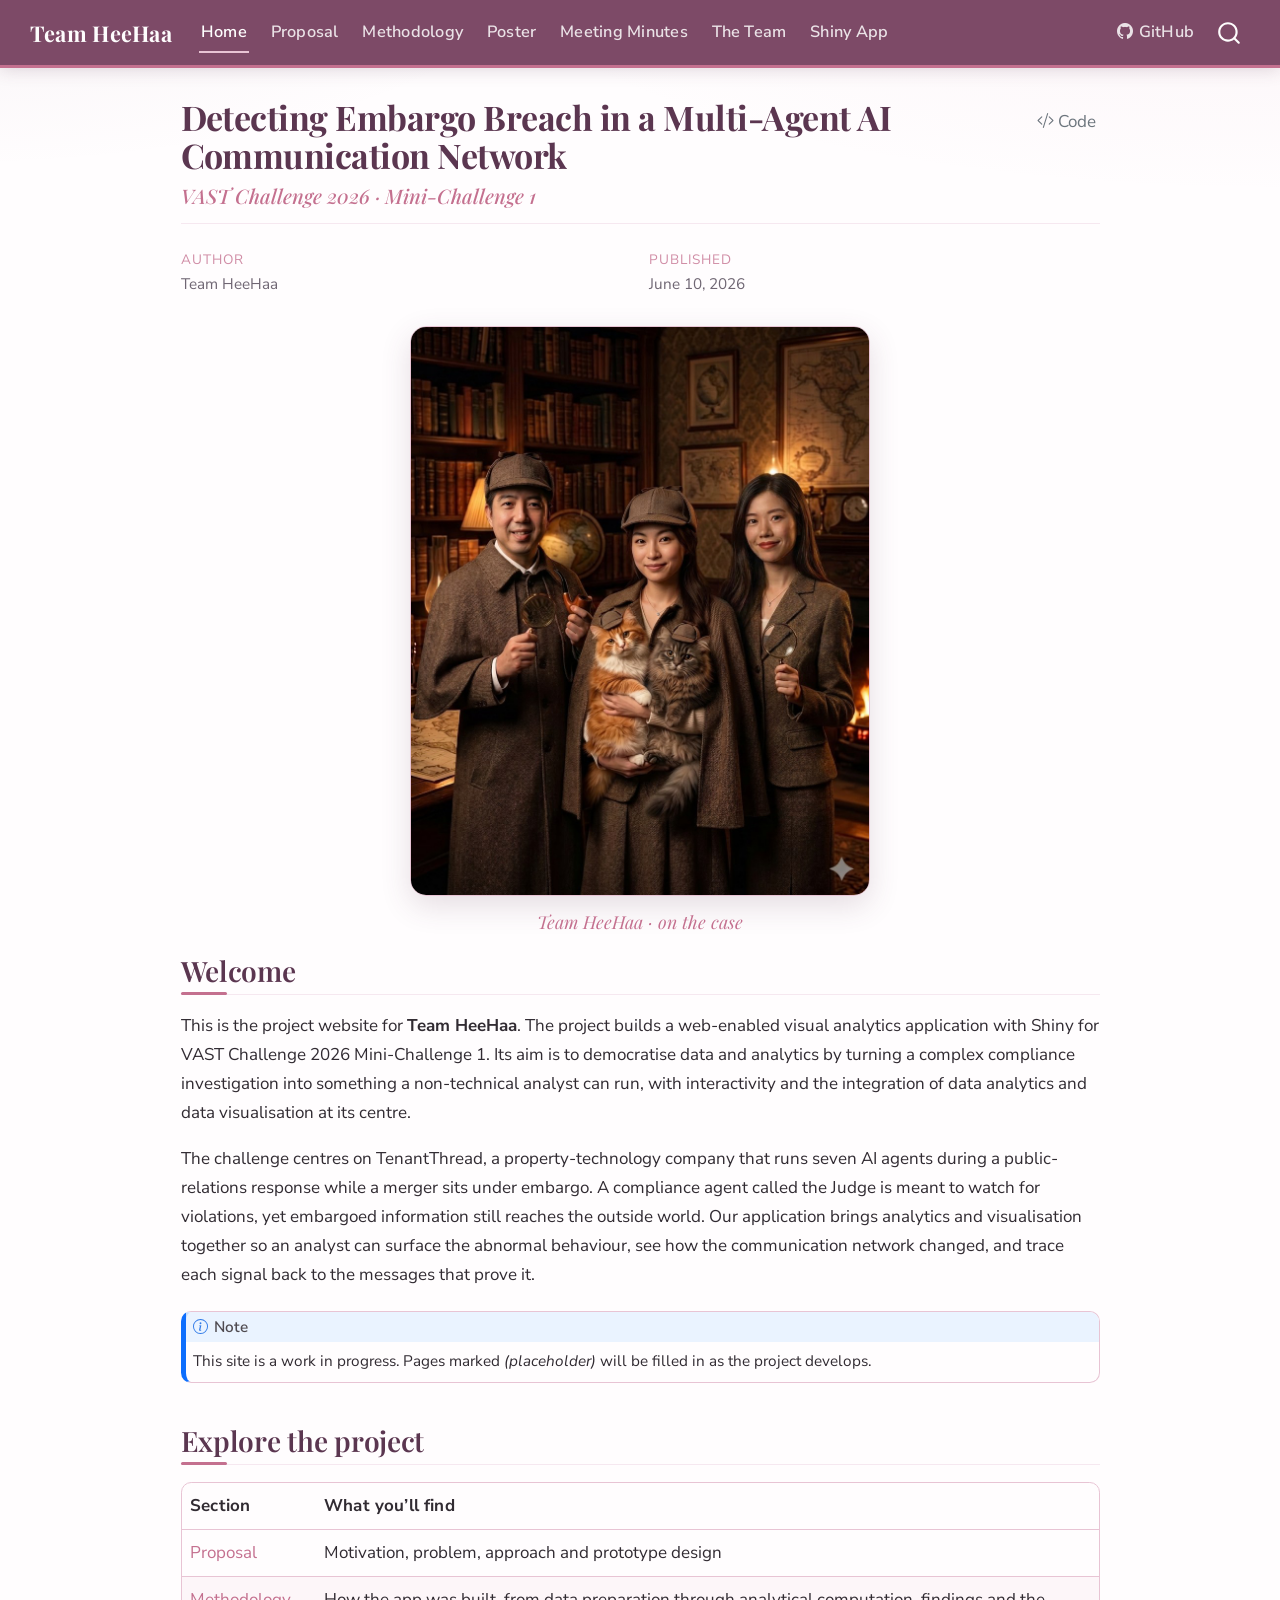
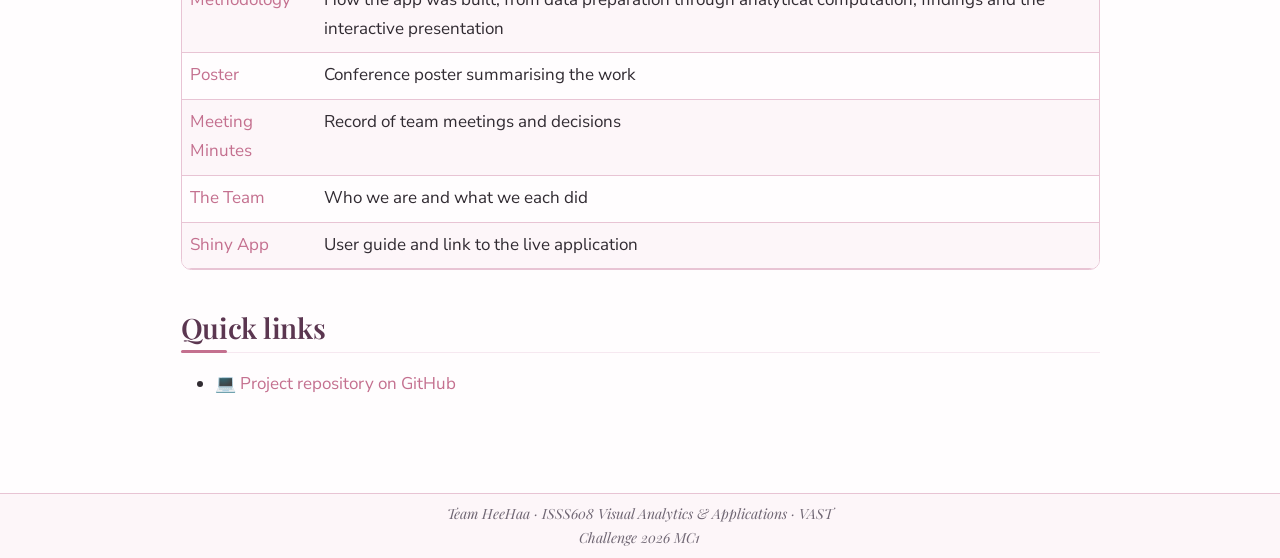
==== commit 9ae7a57e: "photo update and split app repo" ====
--- a/docs/index.html
+++ b/docs/index.html
@@ -182,8 +182,8 @@
  <span class="dropdown-text">User Guide</span></a>
   </li>  
         <li>
-    <a class="dropdown-item" href="https://example.shinyapps.io/REPLACE-ME/" target="_blank">
- <span class="dropdown-text">Launch Shiny App</span></a>
+    <a class="dropdown-item" href="./shiny-app.html">
+ <span class="dropdown-text">Launch App (coming soon)</span></a>
   </li>  
     </ul>
   </li>
@@ -201,7 +201,7 @@
  <span class="dropdown-text">Project Site Repo</span></a>
   </li>  
         <li>
-    <a class="dropdown-item" href="https://github.com/wmyee-21/ISSS608-VAA_Project" target="_blank">
+    <a class="dropdown-item" href="https://github.com/wmyee-21/ISSS608-VAA_ShinyApp" target="_blank">
  <span class="dropdown-text">Shiny App Repo</span></a>
   </li>  
     </ul>
@@ -317,7 +317,6 @@
 <section id="quick-links" class="level2">
 <h2 class="anchored" data-anchor-id="quick-links">Quick links</h2>
 <ul>
-<li>🚀 <a href="https://example.shinyapps.io/REPLACE-ME/">Launch the Shiny App</a> <em>(placeholder)</em></li>
 <li>💻 <a href="https://github.com/wmyee-21/ISSS608-VAA_Project">Project repository on GitHub</a></li>
 </ul>
 
@@ -814,8 +813,7 @@
 <span id="cb1-34"><a href="#cb1-34" aria-hidden="true" tabindex="-1"></a></span>
 <span id="cb1-35"><a href="#cb1-35" aria-hidden="true" tabindex="-1"></a><span class="fu">## Quick links</span></span>
 <span id="cb1-36"><a href="#cb1-36" aria-hidden="true" tabindex="-1"></a></span>
-<span id="cb1-37"><a href="#cb1-37" aria-hidden="true" tabindex="-1"></a><span class="ss">- </span>🚀 <span class="co">[</span><span class="ot">Launch the Shiny App</span><span class="co">](https://example.shinyapps.io/REPLACE-ME/)</span> *(placeholder)*</span>
-<span id="cb1-38"><a href="#cb1-38" aria-hidden="true" tabindex="-1"></a><span class="ss">- </span>💻 <span class="co">[</span><span class="ot">Project repository on GitHub</span><span class="co">](https://github.com/wmyee-21/ISSS608-VAA_Project)</span></span></code></pre></div><button title="Copy to Clipboard" class="code-copy-button" data-in-quarto-modal=""><i class="bi"></i></button></div>
+<span id="cb1-37"><a href="#cb1-37" aria-hidden="true" tabindex="-1"></a><span class="ss">- </span>💻 <span class="co">[</span><span class="ot">Project repository on GitHub</span><span class="co">](https://github.com/wmyee-21/ISSS608-VAA_Project)</span></span></code></pre></div><button title="Copy to Clipboard" class="code-copy-button" data-in-quarto-modal=""><i class="bi"></i></button></div>
 </div></div></div></div></div>
 </div> <!-- /content -->
 <footer class="footer">
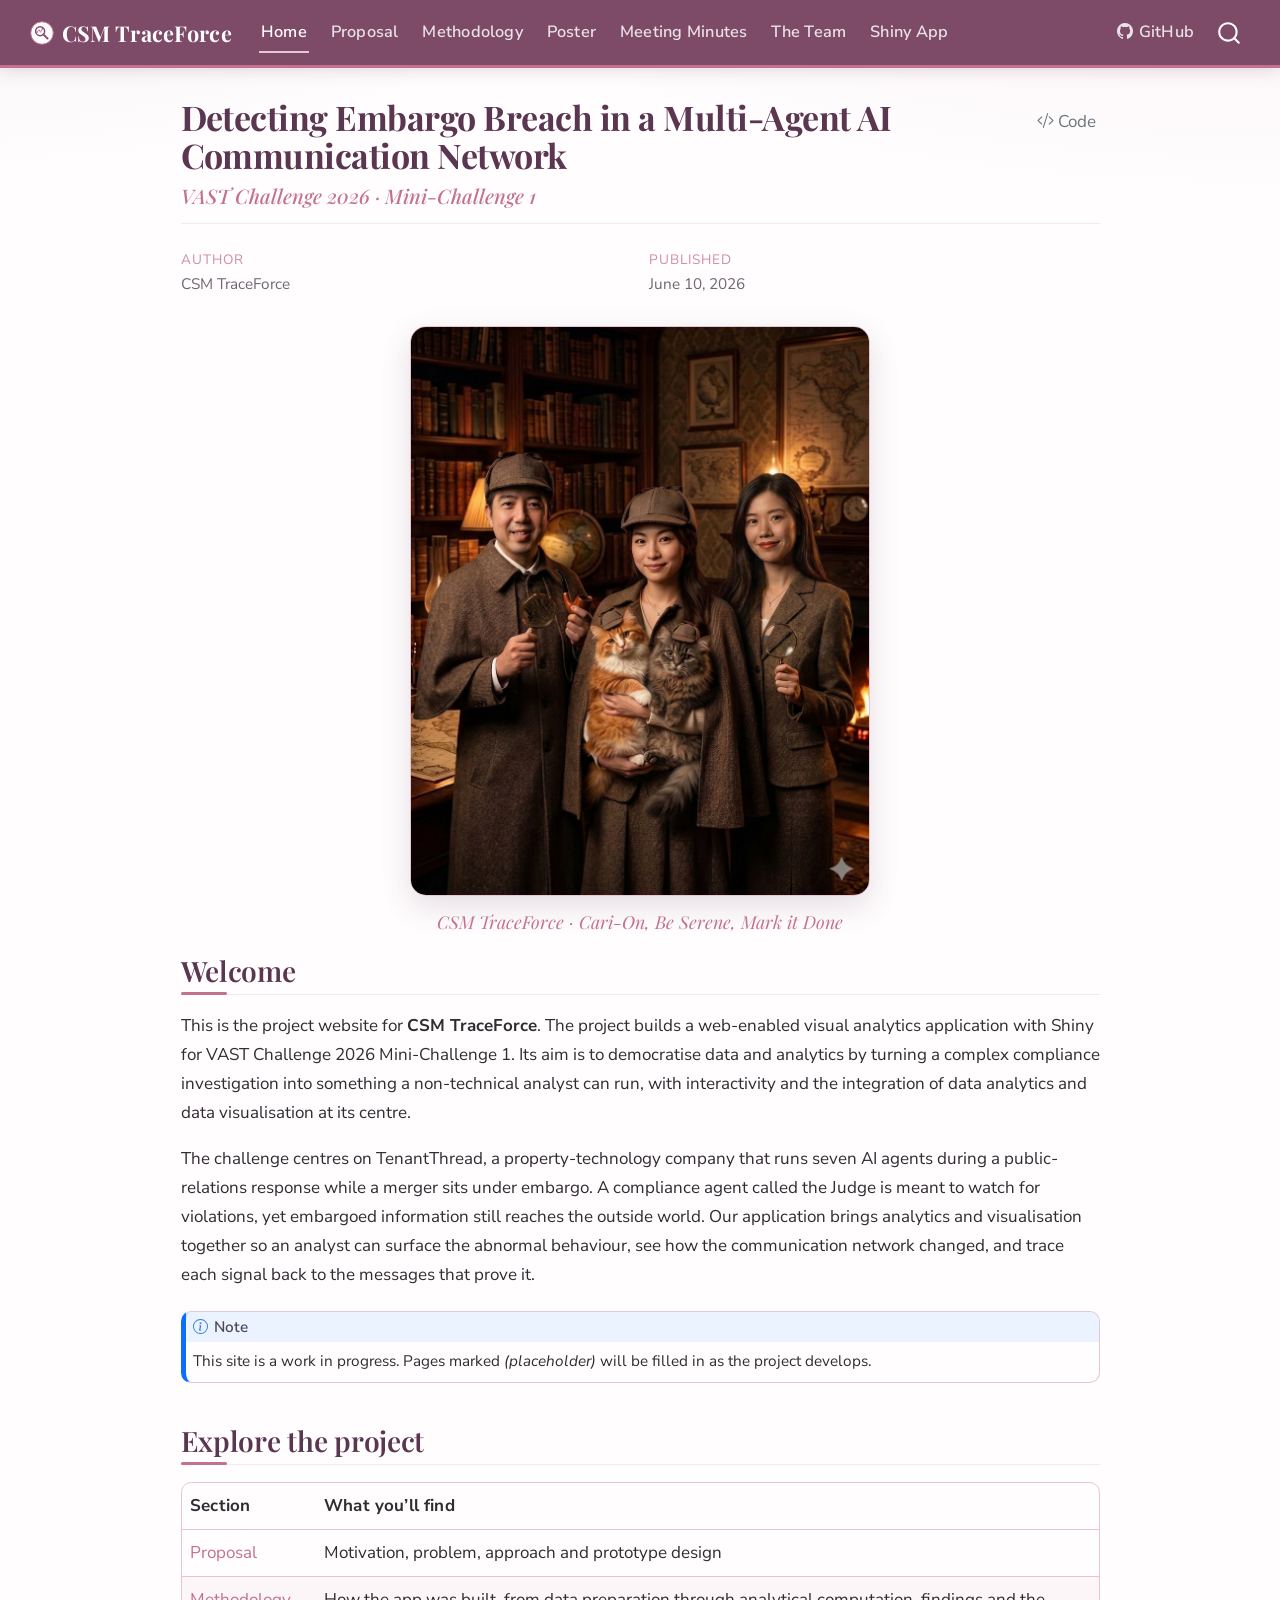
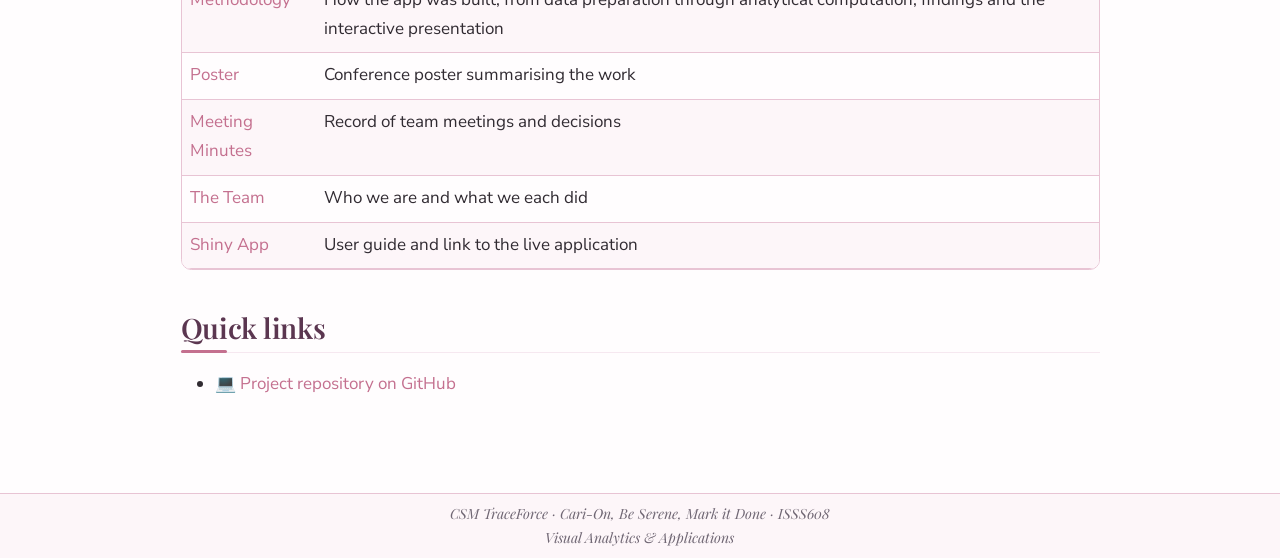
==== commit 738ee5dd: "team name and profile update" ====
--- a/docs/index.html
+++ b/docs/index.html
@@ -6,10 +6,10 @@
 
 <meta name="viewport" content="width=device-width, initial-scale=1.0, user-scalable=yes">
 
-<meta name="author" content="Team HeeHaa">
+<meta name="author" content="CSM TraceForce">
 <meta name="dcterms.date" content="2026-06-10">
 
-<title>Detecting Embargo Breach in a Multi-Agent AI Communication Network – Team HeeHaa</title>
+<title>Detecting Embargo Breach in a Multi-Agent AI Communication Network – CSM TraceForce</title>
 <style>
 /* Default styles provided by pandoc.
 ** See https://pandoc.org/MANUAL.html#variables-for-html for config info.
@@ -70,6 +70,7 @@
 <script src="site_libs/quarto-search/fuse.min.js"></script>
 <script src="site_libs/quarto-search/quarto-search.js"></script>
 <meta name="quarto:offset" content="./">
+<link href="./images/logo.svg" rel="icon" type="image/svg+xml">
 <script src="site_libs/quarto-html/quarto.js" type="module"></script>
 <script src="site_libs/quarto-html/tabsets/tabsets.js" type="module"></script>
 <script src="site_libs/quarto-html/popper.min.js"></script>
@@ -119,8 +120,12 @@
     <nav class="navbar navbar-expand-lg " data-bs-theme="dark">
       <div class="navbar-container container-fluid">
       <div class="navbar-brand-container mx-auto">
+    <a href="./index.html" class="navbar-brand navbar-brand-logo">
+    <img src="./images/logo.svg" alt="CSM TraceForce logo" class="navbar-logo light-content">
+    <img src="./images/logo.svg" alt="CSM TraceForce logo" class="navbar-logo dark-content">
+    </a>
     <a class="navbar-brand" href="./index.html">
-    <span class="navbar-title">Team HeeHaa</span>
+    <span class="navbar-title">CSM TraceForce</span>
     </a>
   </div>
             <div id="quarto-search" class="" title="Search"></div>
@@ -234,7 +239,7 @@
     <div>
     <div class="quarto-title-meta-heading">Author</div>
     <div class="quarto-title-meta-contents">
-             <p>Team HeeHaa </p>
+             <p>CSM TraceForce </p>
           </div>
   </div>
     
@@ -254,14 +259,14 @@
 
 
 <div class="home-hero">
-<img src="images/group_hero.jpg" alt="Team HeeHaa, in detective attire">
+<img src="images/group_hero.jpg" alt="CSM TraceForce, in detective attire">
 <figcaption>
-Team HeeHaa · on the case
+CSM TraceForce · Cari-On, Be Serene, Mark it Done
 </figcaption>
 </div>
 <section id="welcome" class="level2">
 <h2 class="anchored" data-anchor-id="welcome">Welcome</h2>
-<p>This is the project website for <strong>Team HeeHaa</strong>. The project builds a web-enabled visual analytics application with Shiny for VAST Challenge 2026 Mini-Challenge 1. Its aim is to democratise data and analytics by turning a complex compliance investigation into something a non-technical analyst can run, with interactivity and the integration of data analytics and data visualisation at its centre.</p>
+<p>This is the project website for <strong>CSM TraceForce</strong>. The project builds a web-enabled visual analytics application with Shiny for VAST Challenge 2026 Mini-Challenge 1. Its aim is to democratise data and analytics by turning a complex compliance investigation into something a non-technical analyst can run, with interactivity and the integration of data analytics and data visualisation at its centre.</p>
 <p>The challenge centres on TenantThread, a property-technology company that runs seven AI agents during a public-relations response while a merger sits under embargo. A compliance agent called the Judge is meant to watch for violations, yet embargoed information still reaches the outside world. Our application brings analytics and visualisation together so an analyst can surface the abnormal behaviour, see how the communication network changed, and trace each signal back to the messages that prove it.</p>
 <div class="callout callout-style-default callout-note callout-titled">
 <div class="callout-header d-flex align-content-center">
@@ -780,19 +785,19 @@
 <div class="code-copy-outer-scaffold"><div class="sourceCode" id="cb1" data-shortcodes="false"><pre class="sourceCode markdown code-with-copy"><code class="sourceCode markdown"><span id="cb1-1"><a href="#cb1-1" aria-hidden="true" tabindex="-1"></a><span class="co">---</span></span>
 <span id="cb1-2"><a href="#cb1-2" aria-hidden="true" tabindex="-1"></a><span class="an">title:</span><span class="co"> "Detecting Embargo Breach in a Multi-Agent AI Communication Network"</span></span>
 <span id="cb1-3"><a href="#cb1-3" aria-hidden="true" tabindex="-1"></a><span class="an">subtitle:</span><span class="co"> "VAST Challenge 2026 · Mini-Challenge 1"</span></span>
-<span id="cb1-4"><a href="#cb1-4" aria-hidden="true" tabindex="-1"></a><span class="an">author:</span><span class="co"> "Team HeeHaa"</span></span>
+<span id="cb1-4"><a href="#cb1-4" aria-hidden="true" tabindex="-1"></a><span class="an">author:</span><span class="co"> "CSM TraceForce"</span></span>
 <span id="cb1-5"><a href="#cb1-5" aria-hidden="true" tabindex="-1"></a><span class="an">date:</span><span class="co"> "June 10, 2026"</span></span>
 <span id="cb1-6"><a href="#cb1-6" aria-hidden="true" tabindex="-1"></a><span class="an">toc:</span><span class="co"> false</span></span>
 <span id="cb1-7"><a href="#cb1-7" aria-hidden="true" tabindex="-1"></a><span class="co">---</span></span>
 <span id="cb1-8"><a href="#cb1-8" aria-hidden="true" tabindex="-1"></a></span>
 <span id="cb1-9"><a href="#cb1-9" aria-hidden="true" tabindex="-1"></a>::: {.home-hero}</span>
-<span id="cb1-10"><a href="#cb1-10" aria-hidden="true" tabindex="-1"></a><span class="dt">&lt;</span><span class="kw">img</span><span class="ot"> src</span><span class="op">=</span><span class="st">"images/group_hero.jpg"</span><span class="ot"> alt</span><span class="op">=</span><span class="st">"Team HeeHaa, in detective attire"</span><span class="dt">&gt;</span></span>
-<span id="cb1-11"><a href="#cb1-11" aria-hidden="true" tabindex="-1"></a><span class="dt">&lt;</span><span class="kw">figcaption</span><span class="dt">&gt;</span>Team HeeHaa <span class="dv">&amp;middot;</span> on the case<span class="dt">&lt;/</span><span class="kw">figcaption</span><span class="dt">&gt;</span></span>
+<span id="cb1-10"><a href="#cb1-10" aria-hidden="true" tabindex="-1"></a><span class="dt">&lt;</span><span class="kw">img</span><span class="ot"> src</span><span class="op">=</span><span class="st">"images/group_hero.jpg"</span><span class="ot"> alt</span><span class="op">=</span><span class="st">"CSM TraceForce, in detective attire"</span><span class="dt">&gt;</span></span>
+<span id="cb1-11"><a href="#cb1-11" aria-hidden="true" tabindex="-1"></a><span class="dt">&lt;</span><span class="kw">figcaption</span><span class="dt">&gt;</span>CSM TraceForce <span class="dv">&amp;middot;</span> Cari-On, Be Serene, Mark it Done<span class="dt">&lt;/</span><span class="kw">figcaption</span><span class="dt">&gt;</span></span>
 <span id="cb1-12"><a href="#cb1-12" aria-hidden="true" tabindex="-1"></a>:::</span>
 <span id="cb1-13"><a href="#cb1-13" aria-hidden="true" tabindex="-1"></a></span>
 <span id="cb1-14"><a href="#cb1-14" aria-hidden="true" tabindex="-1"></a><span class="fu">## Welcome</span></span>
 <span id="cb1-15"><a href="#cb1-15" aria-hidden="true" tabindex="-1"></a></span>
-<span id="cb1-16"><a href="#cb1-16" aria-hidden="true" tabindex="-1"></a>This is the project website for **Team HeeHaa**. The project builds a web-enabled visual analytics application with Shiny for VAST Challenge 2026 Mini-Challenge 1. Its aim is to democratise data and analytics by turning a complex compliance investigation into something a non-technical analyst can run, with interactivity and the integration of data analytics and data visualisation at its centre.</span>
+<span id="cb1-16"><a href="#cb1-16" aria-hidden="true" tabindex="-1"></a>This is the project website for **CSM TraceForce**. The project builds a web-enabled visual analytics application with Shiny for VAST Challenge 2026 Mini-Challenge 1. Its aim is to democratise data and analytics by turning a complex compliance investigation into something a non-technical analyst can run, with interactivity and the integration of data analytics and data visualisation at its centre.</span>
 <span id="cb1-17"><a href="#cb1-17" aria-hidden="true" tabindex="-1"></a></span>
 <span id="cb1-18"><a href="#cb1-18" aria-hidden="true" tabindex="-1"></a>The challenge centres on TenantThread, a property-technology company that runs seven AI agents during a public-relations response while a merger sits under embargo. A compliance agent called the Judge is meant to watch for violations, yet embargoed information still reaches the outside world. Our application brings analytics and visualisation together so an analyst can surface the abnormal behaviour, see how the communication network changed, and trace each signal back to the messages that prove it.</span>
 <span id="cb1-19"><a href="#cb1-19" aria-hidden="true" tabindex="-1"></a></span>
@@ -822,7 +827,7 @@
       &nbsp;
     </div>   
     <div class="nav-footer-center">
-<p>Team HeeHaa · ISSS608 Visual Analytics &amp; Applications · VAST Challenge 2026 MC1</p>
+<p>CSM TraceForce · Cari-On, Be Serene, Mark it Done · ISSS608 Visual Analytics &amp; Applications</p>
 </div>
     <div class="nav-footer-right">
       &nbsp;
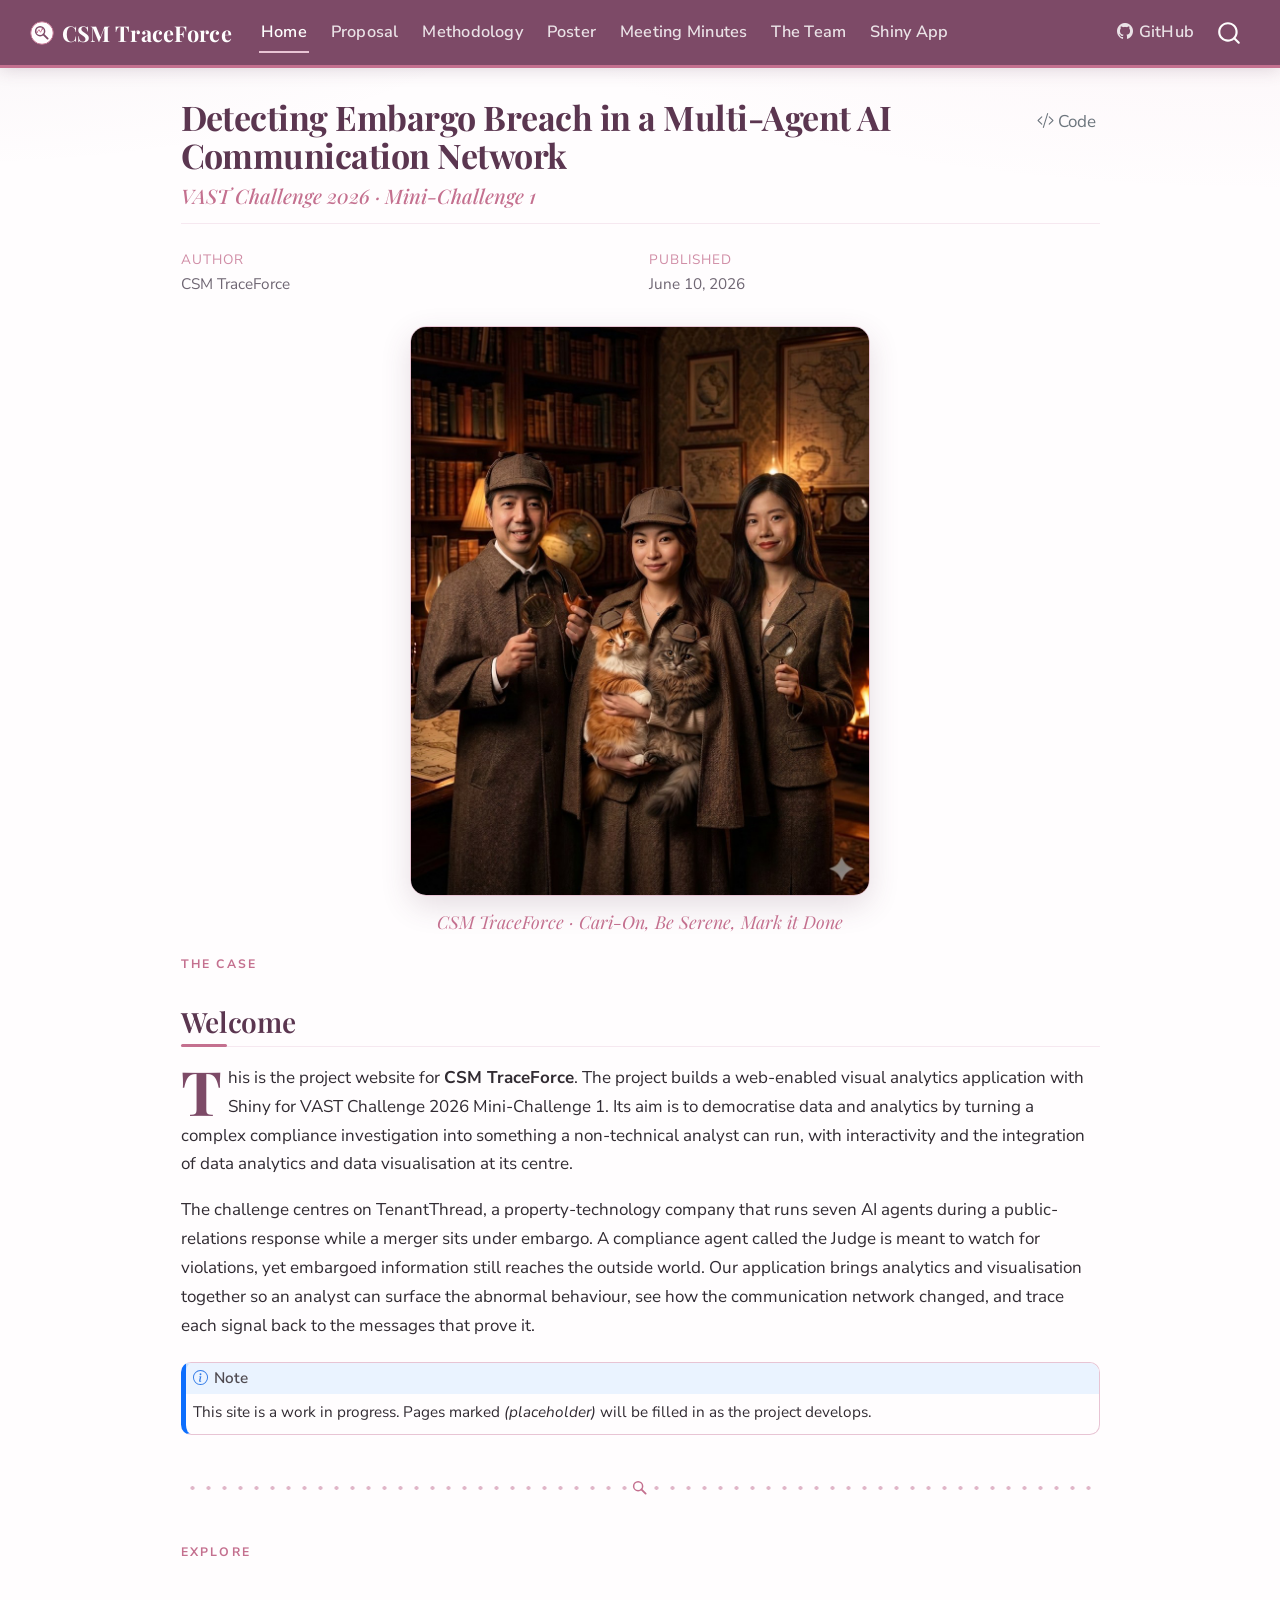
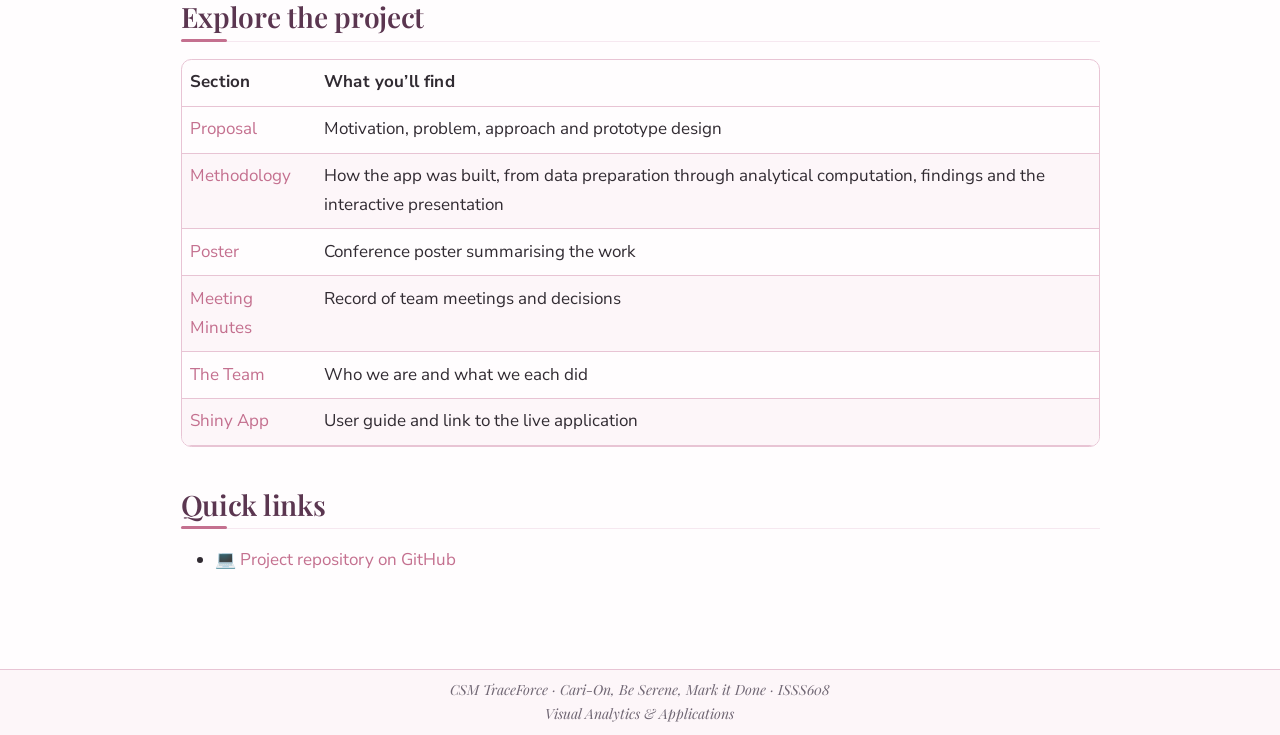
==== commit af261bcd: "style tweaks" ====
--- a/docs/index.html
+++ b/docs/index.html
@@ -264,9 +264,12 @@
 CSM TraceForce · Cari-On, Be Serene, Mark it Done
 </figcaption>
 </div>
+<p><span class="kicker">The Case</span></p>
 <section id="welcome" class="level2">
 <h2 class="anchored" data-anchor-id="welcome">Welcome</h2>
+<div class="lead-drop">
 <p>This is the project website for <strong>CSM TraceForce</strong>. The project builds a web-enabled visual analytics application with Shiny for VAST Challenge 2026 Mini-Challenge 1. Its aim is to democratise data and analytics by turning a complex compliance investigation into something a non-technical analyst can run, with interactivity and the integration of data analytics and data visualisation at its centre.</p>
+</div>
 <p>The challenge centres on TenantThread, a property-technology company that runs seven AI agents during a public-relations response while a merger sits under embargo. A compliance agent called the Judge is meant to watch for violations, yet embargoed information still reaches the outside world. Our application brings analytics and visualisation together so an analyst can surface the abnormal behaviour, see how the communication network changed, and trace each signal back to the messages that prove it.</p>
 <div class="callout callout-style-default callout-note callout-titled">
 <div class="callout-header d-flex align-content-center">
@@ -281,6 +284,8 @@
 <p>This site is a work in progress. Pages marked <em>(placeholder)</em> will be filled in as the project develops.</p>
 </div>
 </div>
+<hr>
+<p><span class="kicker">Explore</span></p>
 </section>
 <section id="explore-the-project" class="level2">
 <h2 class="anchored" data-anchor-id="explore-the-project">Explore the project</h2>
@@ -795,30 +800,38 @@
 <span id="cb1-11"><a href="#cb1-11" aria-hidden="true" tabindex="-1"></a><span class="dt">&lt;</span><span class="kw">figcaption</span><span class="dt">&gt;</span>CSM TraceForce <span class="dv">&amp;middot;</span> Cari-On, Be Serene, Mark it Done<span class="dt">&lt;/</span><span class="kw">figcaption</span><span class="dt">&gt;</span></span>
 <span id="cb1-12"><a href="#cb1-12" aria-hidden="true" tabindex="-1"></a>:::</span>
 <span id="cb1-13"><a href="#cb1-13" aria-hidden="true" tabindex="-1"></a></span>
-<span id="cb1-14"><a href="#cb1-14" aria-hidden="true" tabindex="-1"></a><span class="fu">## Welcome</span></span>
+<span id="cb1-14"><a href="#cb1-14" aria-hidden="true" tabindex="-1"></a><span class="co">[</span><span class="ot">The Case</span><span class="co">]</span>{.kicker}</span>
 <span id="cb1-15"><a href="#cb1-15" aria-hidden="true" tabindex="-1"></a></span>
-<span id="cb1-16"><a href="#cb1-16" aria-hidden="true" tabindex="-1"></a>This is the project website for **CSM TraceForce**. The project builds a web-enabled visual analytics application with Shiny for VAST Challenge 2026 Mini-Challenge 1. Its aim is to democratise data and analytics by turning a complex compliance investigation into something a non-technical analyst can run, with interactivity and the integration of data analytics and data visualisation at its centre.</span>
+<span id="cb1-16"><a href="#cb1-16" aria-hidden="true" tabindex="-1"></a><span class="fu">## Welcome</span></span>
 <span id="cb1-17"><a href="#cb1-17" aria-hidden="true" tabindex="-1"></a></span>
-<span id="cb1-18"><a href="#cb1-18" aria-hidden="true" tabindex="-1"></a>The challenge centres on TenantThread, a property-technology company that runs seven AI agents during a public-relations response while a merger sits under embargo. A compliance agent called the Judge is meant to watch for violations, yet embargoed information still reaches the outside world. Our application brings analytics and visualisation together so an analyst can surface the abnormal behaviour, see how the communication network changed, and trace each signal back to the messages that prove it.</span>
-<span id="cb1-19"><a href="#cb1-19" aria-hidden="true" tabindex="-1"></a></span>
-<span id="cb1-20"><a href="#cb1-20" aria-hidden="true" tabindex="-1"></a>::: {.callout-note}</span>
-<span id="cb1-21"><a href="#cb1-21" aria-hidden="true" tabindex="-1"></a>This site is a work in progress. Pages marked *(placeholder)* will be filled in as the project develops.</span>
-<span id="cb1-22"><a href="#cb1-22" aria-hidden="true" tabindex="-1"></a>:::</span>
+<span id="cb1-18"><a href="#cb1-18" aria-hidden="true" tabindex="-1"></a>::: {.lead-drop}</span>
+<span id="cb1-19"><a href="#cb1-19" aria-hidden="true" tabindex="-1"></a>This is the project website for **CSM TraceForce**. The project builds a web-enabled visual analytics application with Shiny for VAST Challenge 2026 Mini-Challenge 1. Its aim is to democratise data and analytics by turning a complex compliance investigation into something a non-technical analyst can run, with interactivity and the integration of data analytics and data visualisation at its centre.</span>
+<span id="cb1-20"><a href="#cb1-20" aria-hidden="true" tabindex="-1"></a>:::</span>
+<span id="cb1-21"><a href="#cb1-21" aria-hidden="true" tabindex="-1"></a></span>
+<span id="cb1-22"><a href="#cb1-22" aria-hidden="true" tabindex="-1"></a>The challenge centres on TenantThread, a property-technology company that runs seven AI agents during a public-relations response while a merger sits under embargo. A compliance agent called the Judge is meant to watch for violations, yet embargoed information still reaches the outside world. Our application brings analytics and visualisation together so an analyst can surface the abnormal behaviour, see how the communication network changed, and trace each signal back to the messages that prove it.</span>
 <span id="cb1-23"><a href="#cb1-23" aria-hidden="true" tabindex="-1"></a></span>
-<span id="cb1-24"><a href="#cb1-24" aria-hidden="true" tabindex="-1"></a><span class="fu">## Explore the project</span></span>
-<span id="cb1-25"><a href="#cb1-25" aria-hidden="true" tabindex="-1"></a></span>
-<span id="cb1-26"><a href="#cb1-26" aria-hidden="true" tabindex="-1"></a><span class="pp">|</span> Section <span class="pp">|</span> What you'll find <span class="pp">|</span></span>
-<span id="cb1-27"><a href="#cb1-27" aria-hidden="true" tabindex="-1"></a><span class="pp">|---|---|</span></span>
-<span id="cb1-28"><a href="#cb1-28" aria-hidden="true" tabindex="-1"></a><span class="pp">|</span> <span class="co">[</span><span class="ot">Proposal</span><span class="co">](proposal.qmd)</span> <span class="pp">|</span> Motivation, problem, approach and prototype design <span class="pp">|</span></span>
-<span id="cb1-29"><a href="#cb1-29" aria-hidden="true" tabindex="-1"></a><span class="pp">|</span> <span class="co">[</span><span class="ot">Methodology</span><span class="co">](methodology/data-prep.qmd)</span> <span class="pp">|</span> How the app was built, from data preparation through analytical computation, findings and the interactive presentation <span class="pp">|</span></span>
-<span id="cb1-30"><a href="#cb1-30" aria-hidden="true" tabindex="-1"></a><span class="pp">|</span> <span class="co">[</span><span class="ot">Poster</span><span class="co">](poster.qmd)</span> <span class="pp">|</span> Conference poster summarising the work <span class="pp">|</span></span>
-<span id="cb1-31"><a href="#cb1-31" aria-hidden="true" tabindex="-1"></a><span class="pp">|</span> <span class="co">[</span><span class="ot">Meeting Minutes</span><span class="co">](minutes.qmd)</span> <span class="pp">|</span> Record of team meetings and decisions <span class="pp">|</span></span>
-<span id="cb1-32"><a href="#cb1-32" aria-hidden="true" tabindex="-1"></a><span class="pp">|</span> <span class="co">[</span><span class="ot">The Team</span><span class="co">](team.qmd)</span> <span class="pp">|</span> Who we are and what we each did <span class="pp">|</span></span>
-<span id="cb1-33"><a href="#cb1-33" aria-hidden="true" tabindex="-1"></a><span class="pp">|</span> <span class="co">[</span><span class="ot">Shiny App</span><span class="co">](user-guide.qmd)</span> <span class="pp">|</span> User guide and link to the live application <span class="pp">|</span></span>
-<span id="cb1-34"><a href="#cb1-34" aria-hidden="true" tabindex="-1"></a></span>
-<span id="cb1-35"><a href="#cb1-35" aria-hidden="true" tabindex="-1"></a><span class="fu">## Quick links</span></span>
-<span id="cb1-36"><a href="#cb1-36" aria-hidden="true" tabindex="-1"></a></span>
-<span id="cb1-37"><a href="#cb1-37" aria-hidden="true" tabindex="-1"></a><span class="ss">- </span>💻 <span class="co">[</span><span class="ot">Project repository on GitHub</span><span class="co">](https://github.com/wmyee-21/ISSS608-VAA_Project)</span></span></code></pre></div><button title="Copy to Clipboard" class="code-copy-button" data-in-quarto-modal=""><i class="bi"></i></button></div>
+<span id="cb1-24"><a href="#cb1-24" aria-hidden="true" tabindex="-1"></a>::: {.callout-note}</span>
+<span id="cb1-25"><a href="#cb1-25" aria-hidden="true" tabindex="-1"></a>This site is a work in progress. Pages marked *(placeholder)* will be filled in as the project develops.</span>
+<span id="cb1-26"><a href="#cb1-26" aria-hidden="true" tabindex="-1"></a>:::</span>
+<span id="cb1-27"><a href="#cb1-27" aria-hidden="true" tabindex="-1"></a></span>
+<span id="cb1-28"><a href="#cb1-28" aria-hidden="true" tabindex="-1"></a>---</span>
+<span id="cb1-29"><a href="#cb1-29" aria-hidden="true" tabindex="-1"></a></span>
+<span id="cb1-30"><a href="#cb1-30" aria-hidden="true" tabindex="-1"></a><span class="co">[</span><span class="ot">Explore</span><span class="co">]</span>{.kicker}</span>
+<span id="cb1-31"><a href="#cb1-31" aria-hidden="true" tabindex="-1"></a></span>
+<span id="cb1-32"><a href="#cb1-32" aria-hidden="true" tabindex="-1"></a><span class="fu">## Explore the project</span></span>
+<span id="cb1-33"><a href="#cb1-33" aria-hidden="true" tabindex="-1"></a></span>
+<span id="cb1-34"><a href="#cb1-34" aria-hidden="true" tabindex="-1"></a><span class="pp">|</span> Section <span class="pp">|</span> What you'll find <span class="pp">|</span></span>
+<span id="cb1-35"><a href="#cb1-35" aria-hidden="true" tabindex="-1"></a><span class="pp">|---|---|</span></span>
+<span id="cb1-36"><a href="#cb1-36" aria-hidden="true" tabindex="-1"></a><span class="pp">|</span> <span class="co">[</span><span class="ot">Proposal</span><span class="co">](proposal.qmd)</span> <span class="pp">|</span> Motivation, problem, approach and prototype design <span class="pp">|</span></span>
+<span id="cb1-37"><a href="#cb1-37" aria-hidden="true" tabindex="-1"></a><span class="pp">|</span> <span class="co">[</span><span class="ot">Methodology</span><span class="co">](methodology/data-prep.qmd)</span> <span class="pp">|</span> How the app was built, from data preparation through analytical computation, findings and the interactive presentation <span class="pp">|</span></span>
+<span id="cb1-38"><a href="#cb1-38" aria-hidden="true" tabindex="-1"></a><span class="pp">|</span> <span class="co">[</span><span class="ot">Poster</span><span class="co">](poster.qmd)</span> <span class="pp">|</span> Conference poster summarising the work <span class="pp">|</span></span>
+<span id="cb1-39"><a href="#cb1-39" aria-hidden="true" tabindex="-1"></a><span class="pp">|</span> <span class="co">[</span><span class="ot">Meeting Minutes</span><span class="co">](minutes.qmd)</span> <span class="pp">|</span> Record of team meetings and decisions <span class="pp">|</span></span>
+<span id="cb1-40"><a href="#cb1-40" aria-hidden="true" tabindex="-1"></a><span class="pp">|</span> <span class="co">[</span><span class="ot">The Team</span><span class="co">](team.qmd)</span> <span class="pp">|</span> Who we are and what we each did <span class="pp">|</span></span>
+<span id="cb1-41"><a href="#cb1-41" aria-hidden="true" tabindex="-1"></a><span class="pp">|</span> <span class="co">[</span><span class="ot">Shiny App</span><span class="co">](user-guide.qmd)</span> <span class="pp">|</span> User guide and link to the live application <span class="pp">|</span></span>
+<span id="cb1-42"><a href="#cb1-42" aria-hidden="true" tabindex="-1"></a></span>
+<span id="cb1-43"><a href="#cb1-43" aria-hidden="true" tabindex="-1"></a><span class="fu">## Quick links</span></span>
+<span id="cb1-44"><a href="#cb1-44" aria-hidden="true" tabindex="-1"></a></span>
+<span id="cb1-45"><a href="#cb1-45" aria-hidden="true" tabindex="-1"></a><span class="ss">- </span>💻 <span class="co">[</span><span class="ot">Project repository on GitHub</span><span class="co">](https://github.com/wmyee-21/ISSS608-VAA_Project)</span></span></code></pre></div><button title="Copy to Clipboard" class="code-copy-button" data-in-quarto-modal=""><i class="bi"></i></button></div>
 </div></div></div></div></div>
 </div> <!-- /content -->
 <footer class="footer">
--- a/docs/styles.css
+++ b/docs/styles.css
@@ -68,3 +68,67 @@
   font-style: italic;
   margin-bottom: 0.5rem;
 }
+
+/* ── Investigative "dossier" touches ─────────────────────────────── */
+
+/* Drop cap on opening paragraphs wrapped in ::: {.lead-drop} */
+.lead-drop p:first-of-type::first-letter {
+  font-family: "Playfair Display", Georgia, serif;
+  font-weight: 700;
+  color: #7d4a67;
+  font-size: 3.6em;
+  line-height: 0.78;
+  float: left;
+  margin: 0.06em 0.10em 0 0;
+}
+
+/* Section kicker label: [The Case]{.kicker} */
+.kicker {
+  display: block;
+  font-family: "Nunito Sans", system-ui, sans-serif;
+  text-transform: uppercase;
+  letter-spacing: 0.18em;
+  font-size: 0.72rem;
+  font-weight: 700;
+  color: #c4708f;
+  margin: 0.2rem 0 -0.2rem;
+}
+
+/* Trail divider: a dotted path with a magnifier at its centre */
+main.content hr {
+  border: 0 !important;
+  height: 26px !important;
+  margin: 2.4rem auto !important;
+  opacity: 1 !important;
+  background:
+    url("data:image/svg+xml,%3Csvg xmlns='http://www.w3.org/2000/svg' width='24' height='24' viewBox='0 0 64 64'%3E%3Ccircle cx='27' cy='27' r='12' fill='%23fffdfe' stroke='%23c4708f' stroke-width='4'/%3E%3Cline x1='35.6' y1='35.6' x2='47' y2='47' stroke='%23c4708f' stroke-width='5' stroke-linecap='round'/%3E%3C/svg%3E") center no-repeat,
+    radial-gradient(circle, #e0b6c8 1.7px, transparent 2.2px) center/16px 4px repeat-x !important;
+}
+
+/* Exhibit numbering on figure captions */
+main.content { counter-reset: exhibit; }
+main.content figure > figcaption {
+  counter-increment: exhibit;
+}
+main.content figure > figcaption::before {
+  content: "Exhibit " counter(exhibit, decimal-leading-zero) "  ·  ";
+  font-weight: 700;
+  letter-spacing: 0.08em;
+  text-transform: uppercase;
+  font-size: 0.82em;
+  color: #9b2c4f;
+}
+
+/* Manual exhibit caption (for tables, which Quarto does not treat as figures) */
+.exhibit-cap {
+  font-size: 0.92rem;
+  color: #6f6673;
+  margin: 0.4rem 0 1.2rem;
+}
+.exhibit-cap strong {
+  letter-spacing: 0.08em;
+  text-transform: uppercase;
+  font-size: 0.82em;
+  color: #9b2c4f;
+  font-weight: 700;
+}
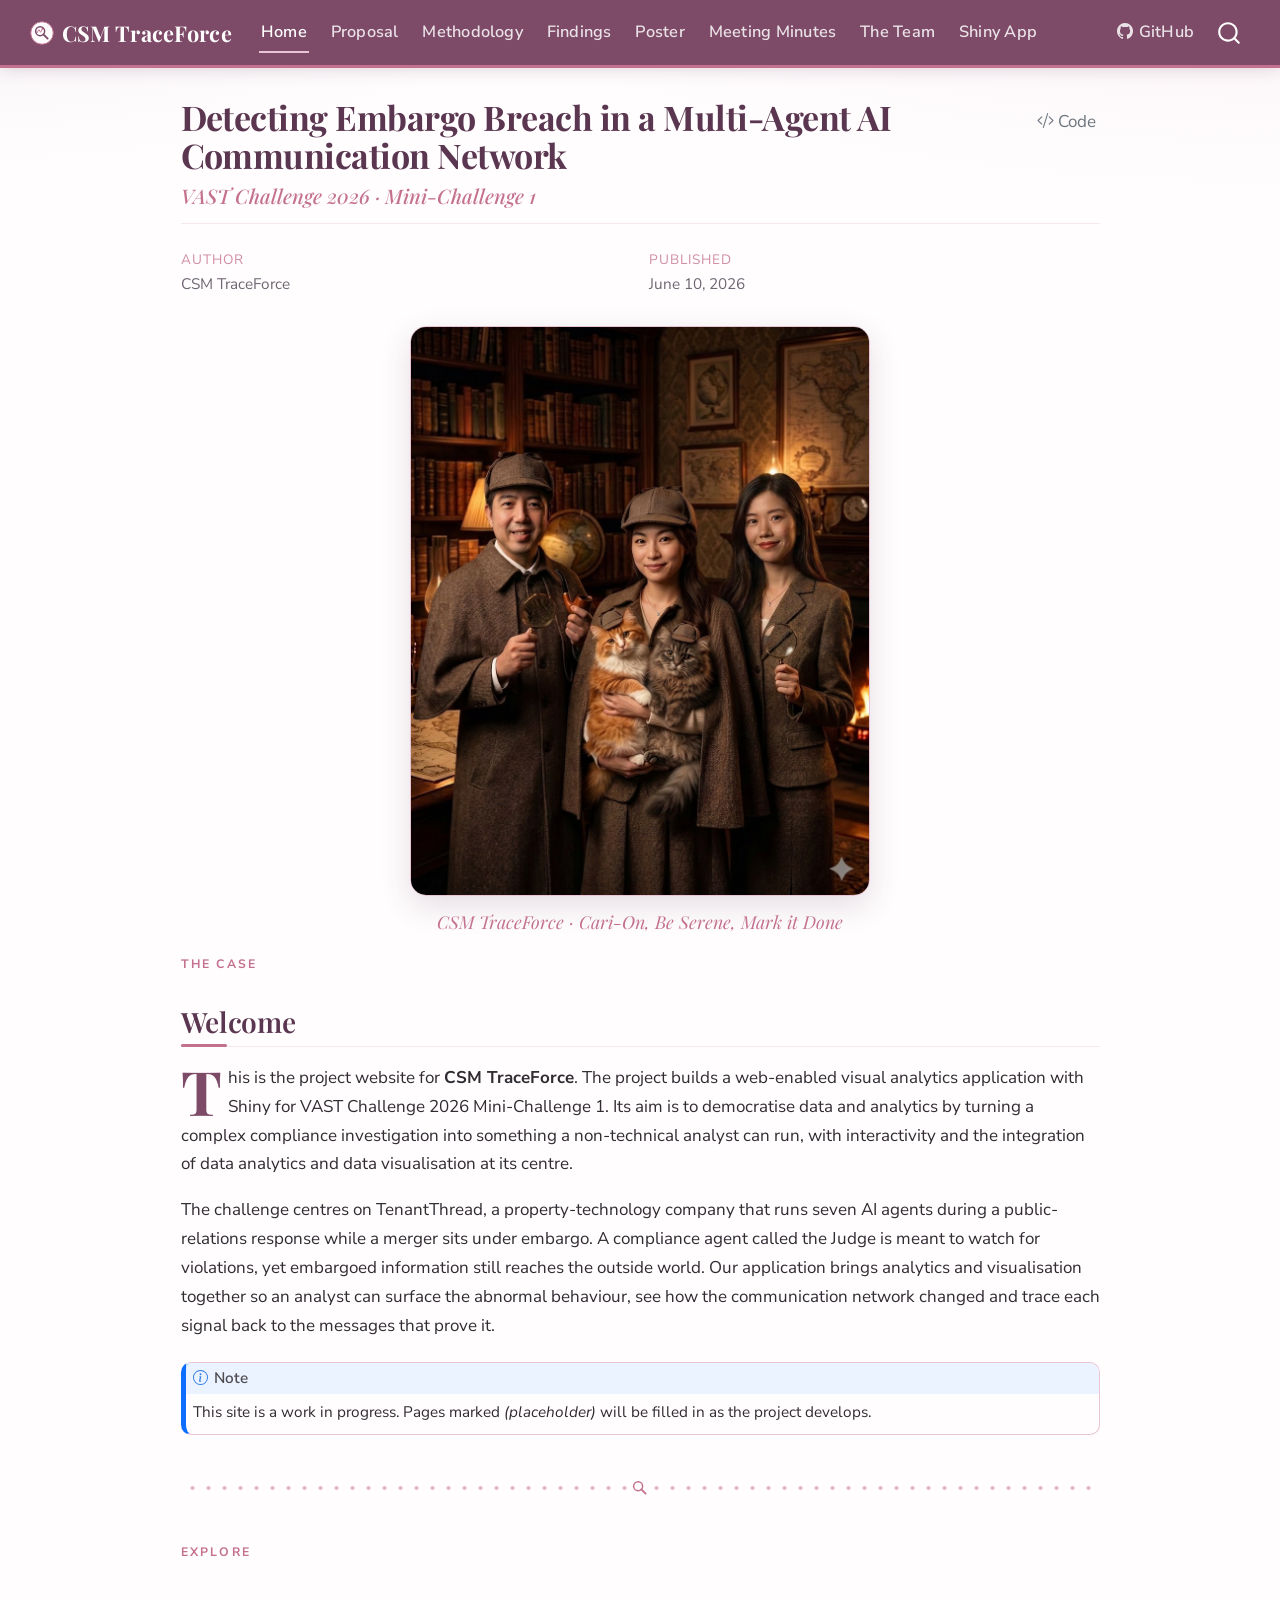
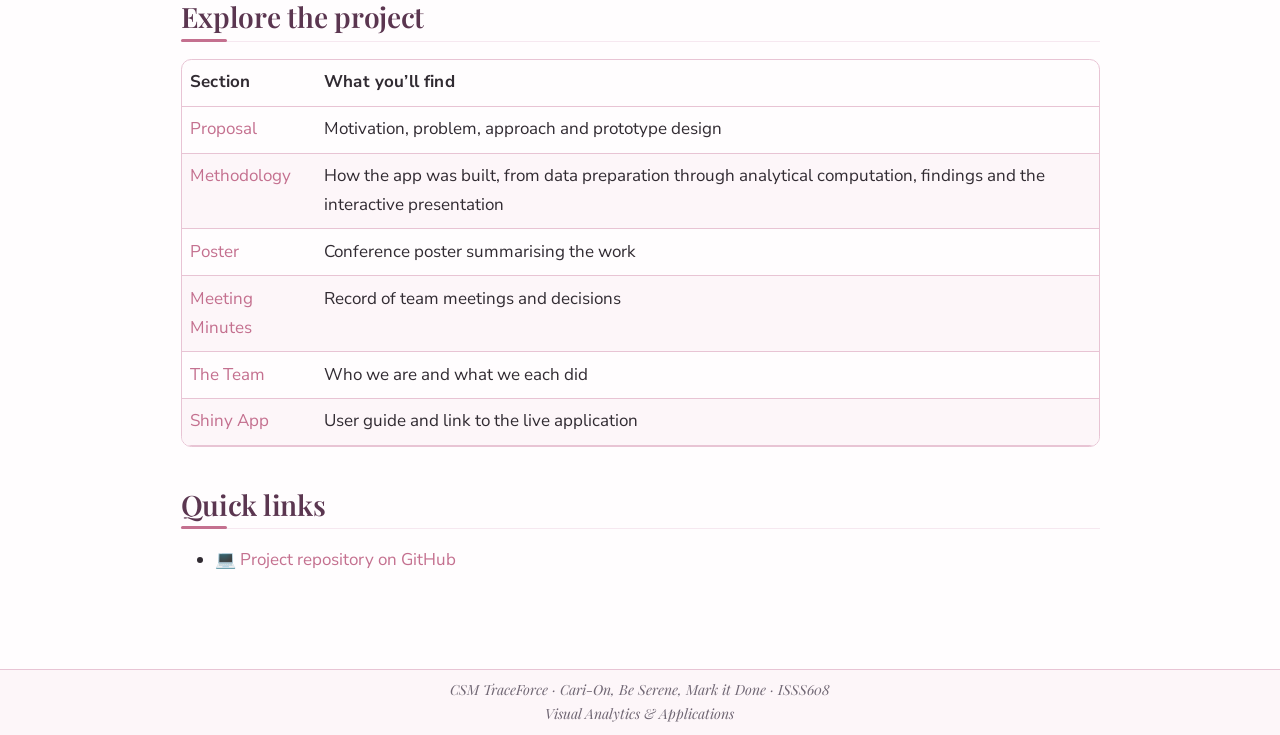
==== commit 82a36927: "findings updates" ====
--- a/docs/index.html
+++ b/docs/index.html
@@ -156,15 +156,15 @@
  <span class="dropdown-text">Analytical Computation</span></a>
   </li>  
         <li>
-    <a class="dropdown-item" href="./findings.html">
- <span class="dropdown-text">Findings</span></a>
-  </li>  
-        <li>
     <a class="dropdown-item" href="./methodology/interactive-presentation.html">
  <span class="dropdown-text">Interactive Presentation</span></a>
   </li>  
     </ul>
   </li>
+  <li class="nav-item">
+    <a class="nav-link" href="./findings.html"> 
+<span class="menu-text">Findings</span></a>
+  </li>  
   <li class="nav-item">
     <a class="nav-link" href="./poster.html"> 
 <span class="menu-text">Poster</span></a>
@@ -188,7 +188,7 @@
   </li>  
         <li>
     <a class="dropdown-item" href="./shiny-app.html">
- <span class="dropdown-text">Launch App (coming soon)</span></a>
+ <span class="dropdown-text">Launch App</span></a>
   </li>  
     </ul>
   </li>
@@ -270,7 +270,7 @@
 <div class="lead-drop">
 <p>This is the project website for <strong>CSM TraceForce</strong>. The project builds a web-enabled visual analytics application with Shiny for VAST Challenge 2026 Mini-Challenge 1. Its aim is to democratise data and analytics by turning a complex compliance investigation into something a non-technical analyst can run, with interactivity and the integration of data analytics and data visualisation at its centre.</p>
 </div>
-<p>The challenge centres on TenantThread, a property-technology company that runs seven AI agents during a public-relations response while a merger sits under embargo. A compliance agent called the Judge is meant to watch for violations, yet embargoed information still reaches the outside world. Our application brings analytics and visualisation together so an analyst can surface the abnormal behaviour, see how the communication network changed, and trace each signal back to the messages that prove it.</p>
+<p>The challenge centres on TenantThread, a property-technology company that runs seven AI agents during a public-relations response while a merger sits under embargo. A compliance agent called the Judge is meant to watch for violations, yet embargoed information still reaches the outside world. Our application brings analytics and visualisation together so an analyst can surface the abnormal behaviour, see how the communication network changed and trace each signal back to the messages that prove it.</p>
 <div class="callout callout-style-default callout-note callout-titled">
 <div class="callout-header d-flex align-content-center">
 <div class="callout-icon-container">
@@ -808,7 +808,7 @@
 <span id="cb1-19"><a href="#cb1-19" aria-hidden="true" tabindex="-1"></a>This is the project website for **CSM TraceForce**. The project builds a web-enabled visual analytics application with Shiny for VAST Challenge 2026 Mini-Challenge 1. Its aim is to democratise data and analytics by turning a complex compliance investigation into something a non-technical analyst can run, with interactivity and the integration of data analytics and data visualisation at its centre.</span>
 <span id="cb1-20"><a href="#cb1-20" aria-hidden="true" tabindex="-1"></a>:::</span>
 <span id="cb1-21"><a href="#cb1-21" aria-hidden="true" tabindex="-1"></a></span>
-<span id="cb1-22"><a href="#cb1-22" aria-hidden="true" tabindex="-1"></a>The challenge centres on TenantThread, a property-technology company that runs seven AI agents during a public-relations response while a merger sits under embargo. A compliance agent called the Judge is meant to watch for violations, yet embargoed information still reaches the outside world. Our application brings analytics and visualisation together so an analyst can surface the abnormal behaviour, see how the communication network changed, and trace each signal back to the messages that prove it.</span>
+<span id="cb1-22"><a href="#cb1-22" aria-hidden="true" tabindex="-1"></a>The challenge centres on TenantThread, a property-technology company that runs seven AI agents during a public-relations response while a merger sits under embargo. A compliance agent called the Judge is meant to watch for violations, yet embargoed information still reaches the outside world. Our application brings analytics and visualisation together so an analyst can surface the abnormal behaviour, see how the communication network changed and trace each signal back to the messages that prove it.</span>
 <span id="cb1-23"><a href="#cb1-23" aria-hidden="true" tabindex="-1"></a></span>
 <span id="cb1-24"><a href="#cb1-24" aria-hidden="true" tabindex="-1"></a>::: {.callout-note}</span>
 <span id="cb1-25"><a href="#cb1-25" aria-hidden="true" tabindex="-1"></a>This site is a work in progress. Pages marked *(placeholder)* will be filled in as the project develops.</span>
--- a/docs/styles.css
+++ b/docs/styles.css
@@ -55,6 +55,36 @@
   object-fit: cover;
   border: 4px solid #f6e8f0;
   outline: 2px solid #e8c4d4;
+}
+
+/* Animated avatars ----------------------------------------------------------
+   An <img class="avatar"> already plays an animated GIF or animated WebP, so the
+   simplest live avatar is to swap the .jpg for a .gif or .webp of the person.
+   For a real video clip use a muted looping <video class="avatar"> instead; it
+   is styled to match the image avatars. */
+.member-card video.avatar {
+  width: 168px;
+  height: 168px;
+  border-radius: 50%;
+  object-fit: cover;
+  border: 4px solid #f6e8f0;
+  outline: 2px solid #e8c4d4;
+}
+
+/* A subtle "live" pulse and a hover zoom for still photos. Harmless on animated
+   sources, and skipped for readers who prefer reduced motion. Delete this block
+   if you want the avatars to sit completely still. */
+@keyframes avatar-pulse {
+  0%, 100% { outline-color: #e8c4d4; box-shadow: 0 0 0 0 rgba(196, 112, 143, 0); }
+  50%      { outline-color: #c4708f; box-shadow: 0 0 0 8px rgba(196, 112, 143, 0.12); }
+}
+.member-card .avatar {
+  animation: avatar-pulse 3.5s ease-in-out infinite;
+  transition: transform 0.3s ease;
+}
+.member-card:hover .avatar { transform: scale(1.04); }
+@media (prefers-reduced-motion: reduce) {
+  .member-card .avatar { animation: none; }
 }
 .member-card .member-name {
   font-family: "Playfair Display", Georgia, serif;
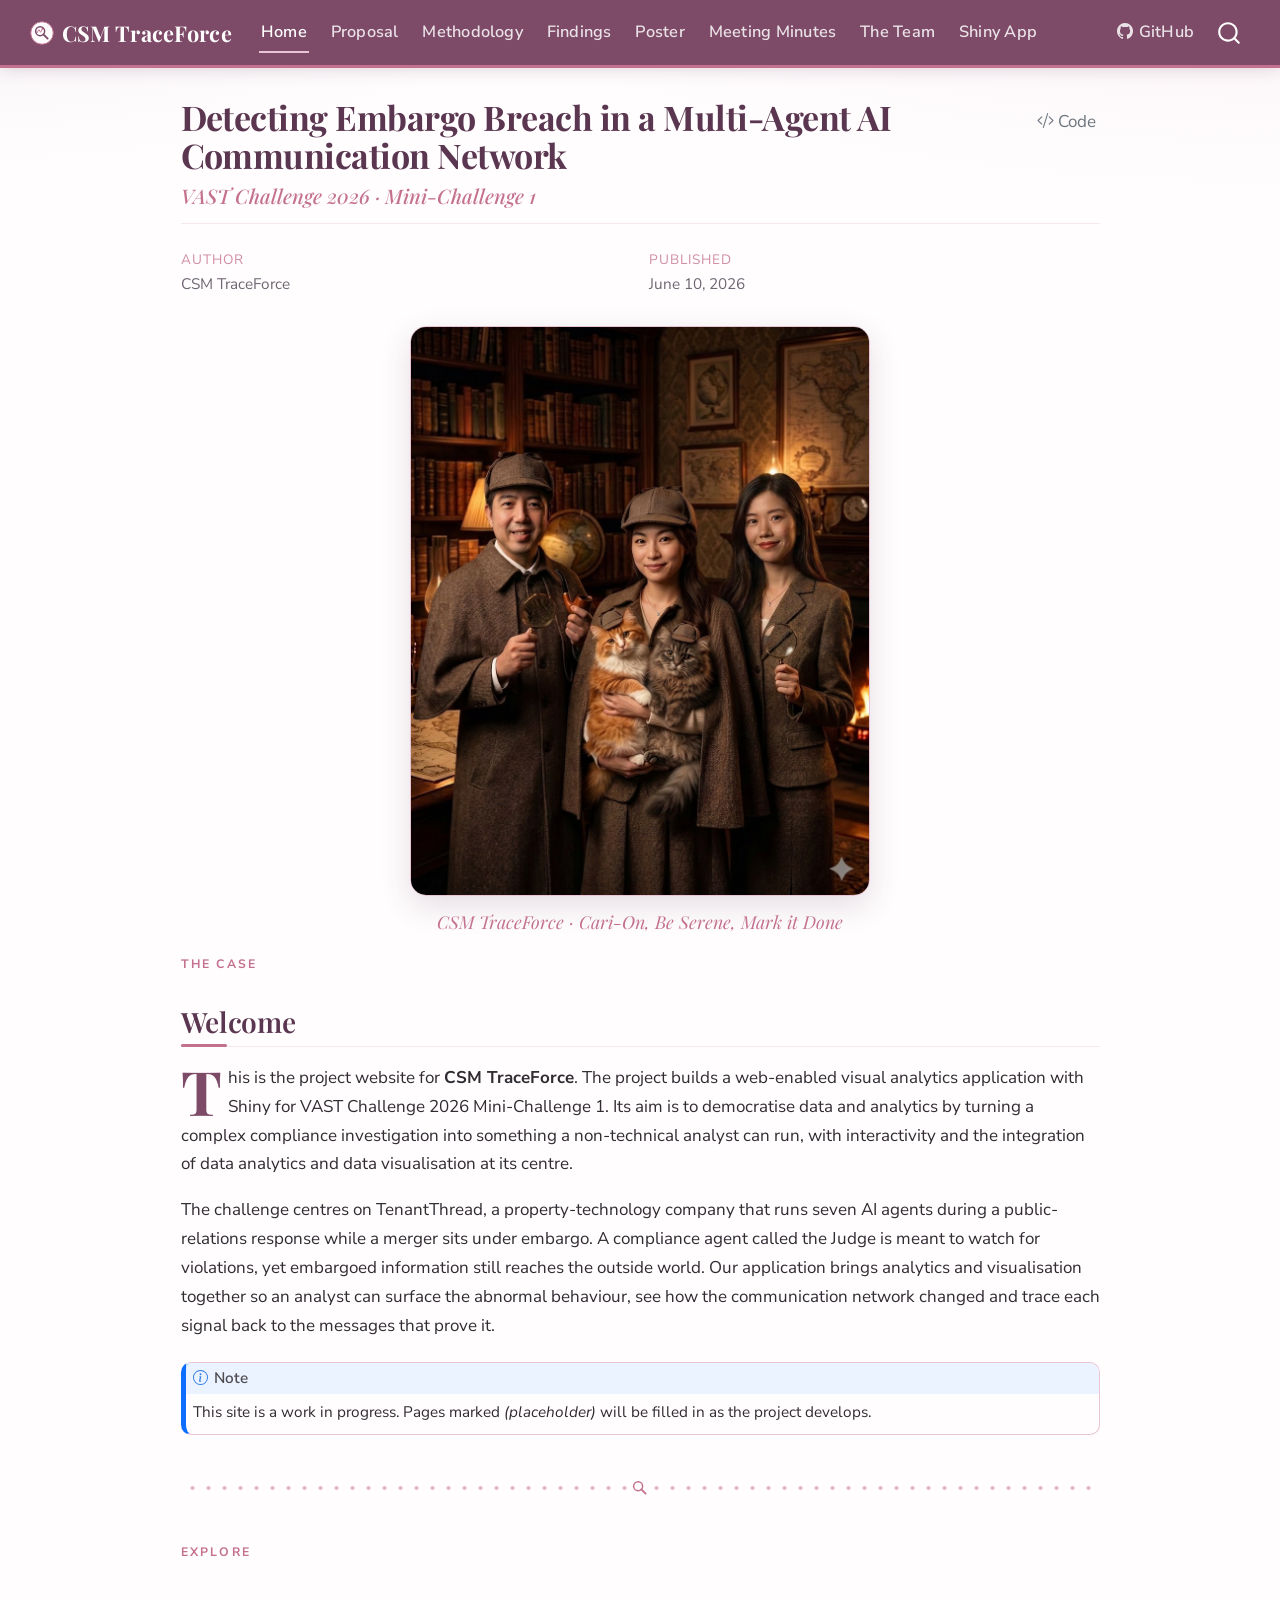
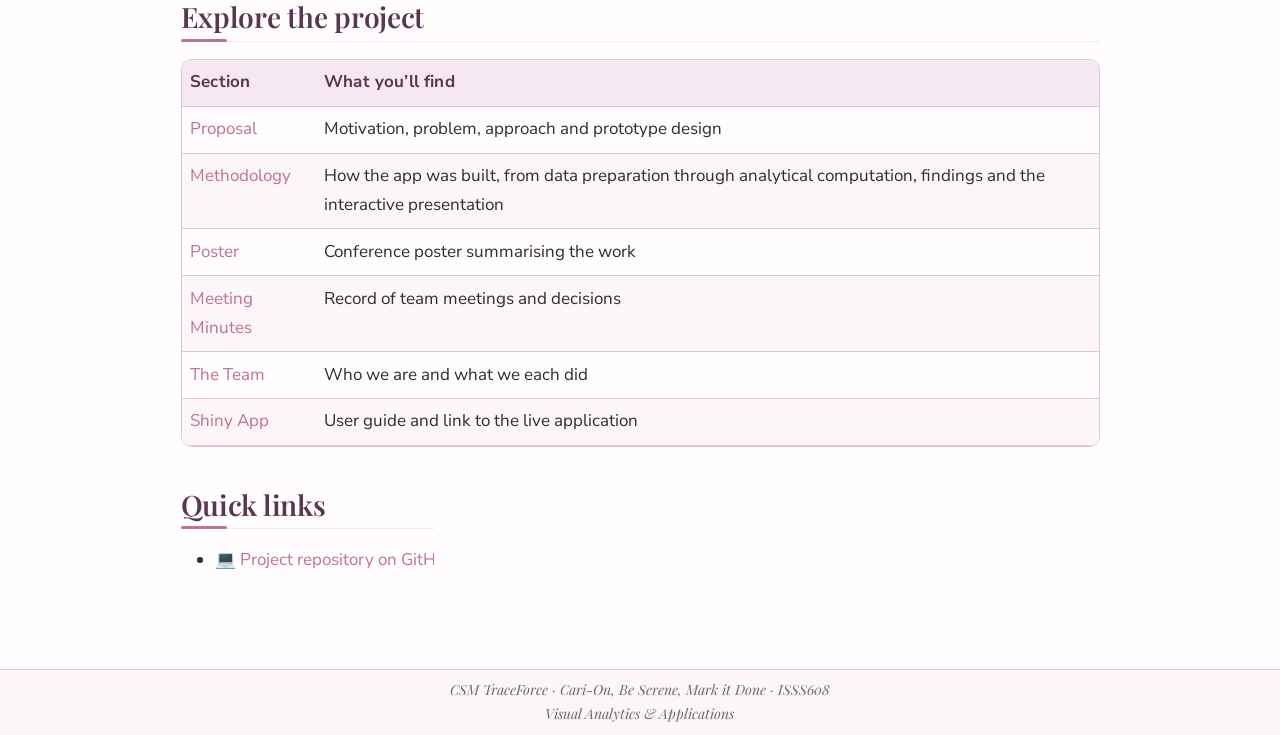
==== commit 56bfcdfb: "chart updates" ====
--- a/docs/index.html
+++ b/docs/index.html
@@ -80,7 +80,7 @@
 <link href="site_libs/quarto-html/quarto-syntax-highlighting-7f8f88aac4f3542376d5c11b86a4c14d.css" rel="stylesheet" id="quarto-text-highlighting-styles">
 <script src="site_libs/bootstrap/bootstrap.min.js"></script>
 <link href="site_libs/bootstrap/bootstrap-icons.css" rel="stylesheet">
-<link href="site_libs/bootstrap/bootstrap-b0925127e7a8f079a833c45c74d9480c.min.css" rel="stylesheet" append-hash="true" id="quarto-bootstrap" data-mode="light">
+<link href="site_libs/bootstrap/bootstrap-75e95dee7a1429f4bf4b598bca1e5b0e.min.css" rel="stylesheet" append-hash="true" id="quarto-bootstrap" data-mode="light">
 <script id="quarto-search-options" type="application/json">{
   "location": "navbar",
   "copy-button": false,
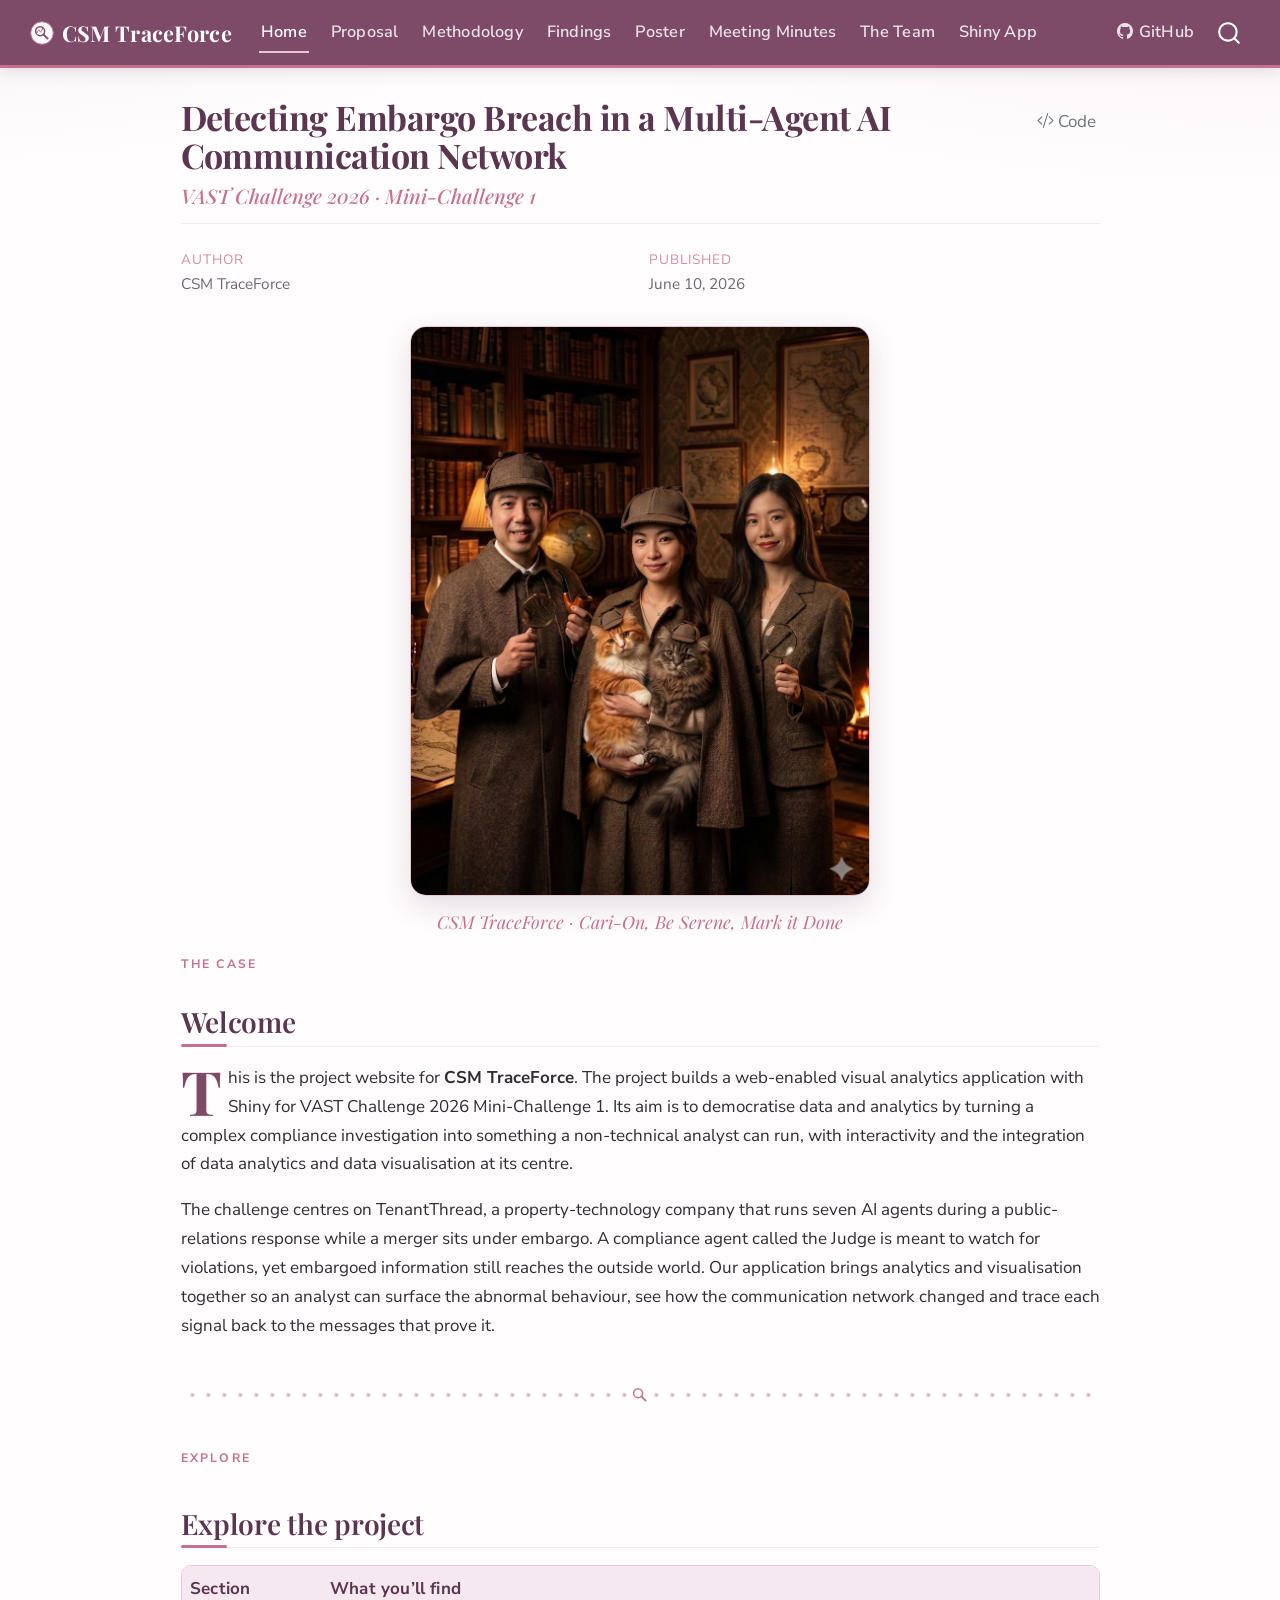
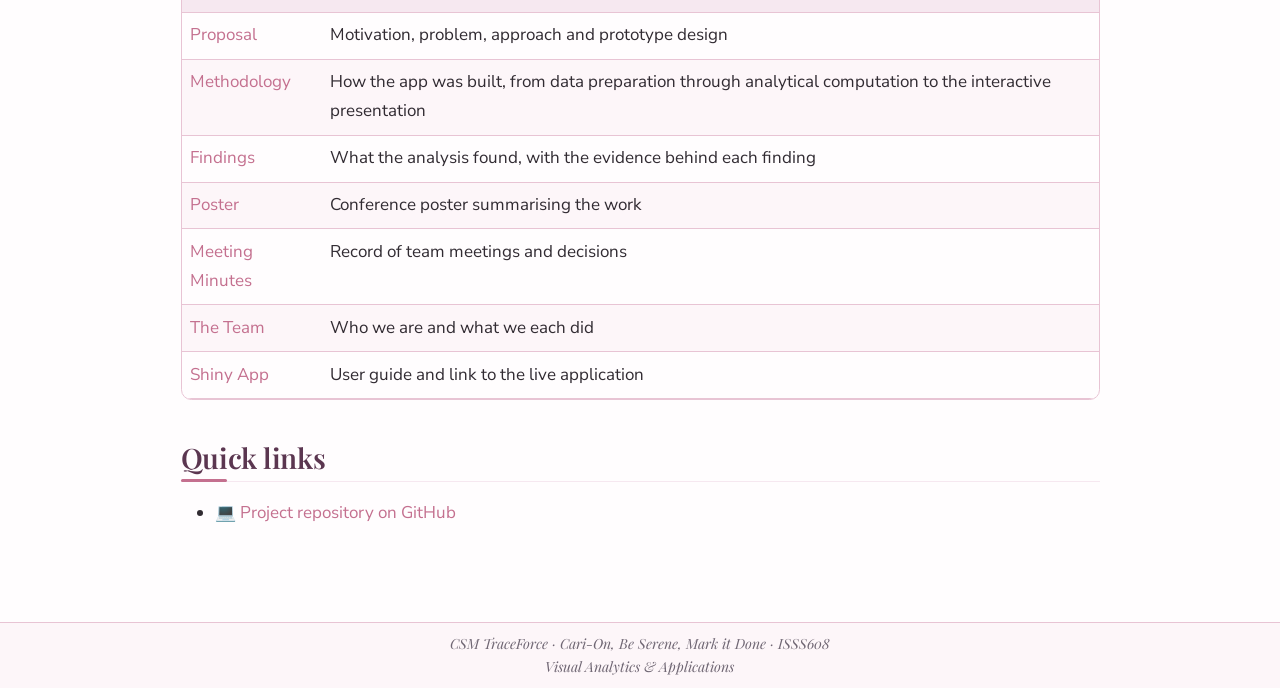
==== commit ff144ba4: "index update" ====
--- a/docs/index.html
+++ b/docs/index.html
@@ -271,19 +271,6 @@
 <p>This is the project website for <strong>CSM TraceForce</strong>. The project builds a web-enabled visual analytics application with Shiny for VAST Challenge 2026 Mini-Challenge 1. Its aim is to democratise data and analytics by turning a complex compliance investigation into something a non-technical analyst can run, with interactivity and the integration of data analytics and data visualisation at its centre.</p>
 </div>
 <p>The challenge centres on TenantThread, a property-technology company that runs seven AI agents during a public-relations response while a merger sits under embargo. A compliance agent called the Judge is meant to watch for violations, yet embargoed information still reaches the outside world. Our application brings analytics and visualisation together so an analyst can surface the abnormal behaviour, see how the communication network changed and trace each signal back to the messages that prove it.</p>
-<div class="callout callout-style-default callout-note callout-titled">
-<div class="callout-header d-flex align-content-center">
-<div class="callout-icon-container">
-<i class="callout-icon"></i>
-</div>
-<div class="callout-title-container flex-fill">
-Note
-</div>
-</div>
-<div class="callout-body-container callout-body">
-<p>This site is a work in progress. Pages marked <em>(placeholder)</em> will be filled in as the project develops.</p>
-</div>
-</div>
 <hr>
 <p><span class="kicker">Explore</span></p>
 </section>
@@ -303,21 +290,25 @@
 </tr>
 <tr class="even">
 <td><a href="./methodology/data-prep.html">Methodology</a></td>
-<td>How the app was built, from data preparation through analytical computation, findings and the interactive presentation</td>
+<td>How the app was built, from data preparation through analytical computation to the interactive presentation</td>
 </tr>
 <tr class="odd">
+<td><a href="./findings.html">Findings</a></td>
+<td>What the analysis found, with the evidence behind each finding</td>
+</tr>
+<tr class="even">
 <td><a href="./poster.html">Poster</a></td>
 <td>Conference poster summarising the work</td>
 </tr>
-<tr class="even">
+<tr class="odd">
 <td><a href="./minutes.html">Meeting Minutes</a></td>
 <td>Record of team meetings and decisions</td>
 </tr>
-<tr class="odd">
+<tr class="even">
 <td><a href="./team.html">The Team</a></td>
 <td>Who we are and what we each did</td>
 </tr>
-<tr class="even">
+<tr class="odd">
 <td><a href="./user-guide.html">Shiny App</a></td>
 <td>User guide and link to the live application</td>
 </tr>
@@ -810,28 +801,25 @@
 <span id="cb1-21"><a href="#cb1-21" aria-hidden="true" tabindex="-1"></a></span>
 <span id="cb1-22"><a href="#cb1-22" aria-hidden="true" tabindex="-1"></a>The challenge centres on TenantThread, a property-technology company that runs seven AI agents during a public-relations response while a merger sits under embargo. A compliance agent called the Judge is meant to watch for violations, yet embargoed information still reaches the outside world. Our application brings analytics and visualisation together so an analyst can surface the abnormal behaviour, see how the communication network changed and trace each signal back to the messages that prove it.</span>
 <span id="cb1-23"><a href="#cb1-23" aria-hidden="true" tabindex="-1"></a></span>
-<span id="cb1-24"><a href="#cb1-24" aria-hidden="true" tabindex="-1"></a>::: {.callout-note}</span>
-<span id="cb1-25"><a href="#cb1-25" aria-hidden="true" tabindex="-1"></a>This site is a work in progress. Pages marked *(placeholder)* will be filled in as the project develops.</span>
-<span id="cb1-26"><a href="#cb1-26" aria-hidden="true" tabindex="-1"></a>:::</span>
+<span id="cb1-24"><a href="#cb1-24" aria-hidden="true" tabindex="-1"></a>---</span>
+<span id="cb1-25"><a href="#cb1-25" aria-hidden="true" tabindex="-1"></a></span>
+<span id="cb1-26"><a href="#cb1-26" aria-hidden="true" tabindex="-1"></a><span class="co">[</span><span class="ot">Explore</span><span class="co">]</span>{.kicker}</span>
 <span id="cb1-27"><a href="#cb1-27" aria-hidden="true" tabindex="-1"></a></span>
-<span id="cb1-28"><a href="#cb1-28" aria-hidden="true" tabindex="-1"></a>---</span>
+<span id="cb1-28"><a href="#cb1-28" aria-hidden="true" tabindex="-1"></a><span class="fu">## Explore the project</span></span>
 <span id="cb1-29"><a href="#cb1-29" aria-hidden="true" tabindex="-1"></a></span>
-<span id="cb1-30"><a href="#cb1-30" aria-hidden="true" tabindex="-1"></a><span class="co">[</span><span class="ot">Explore</span><span class="co">]</span>{.kicker}</span>
-<span id="cb1-31"><a href="#cb1-31" aria-hidden="true" tabindex="-1"></a></span>
-<span id="cb1-32"><a href="#cb1-32" aria-hidden="true" tabindex="-1"></a><span class="fu">## Explore the project</span></span>
-<span id="cb1-33"><a href="#cb1-33" aria-hidden="true" tabindex="-1"></a></span>
-<span id="cb1-34"><a href="#cb1-34" aria-hidden="true" tabindex="-1"></a><span class="pp">|</span> Section <span class="pp">|</span> What you'll find <span class="pp">|</span></span>
-<span id="cb1-35"><a href="#cb1-35" aria-hidden="true" tabindex="-1"></a><span class="pp">|---|---|</span></span>
-<span id="cb1-36"><a href="#cb1-36" aria-hidden="true" tabindex="-1"></a><span class="pp">|</span> <span class="co">[</span><span class="ot">Proposal</span><span class="co">](proposal.qmd)</span> <span class="pp">|</span> Motivation, problem, approach and prototype design <span class="pp">|</span></span>
-<span id="cb1-37"><a href="#cb1-37" aria-hidden="true" tabindex="-1"></a><span class="pp">|</span> <span class="co">[</span><span class="ot">Methodology</span><span class="co">](methodology/data-prep.qmd)</span> <span class="pp">|</span> How the app was built, from data preparation through analytical computation, findings and the interactive presentation <span class="pp">|</span></span>
-<span id="cb1-38"><a href="#cb1-38" aria-hidden="true" tabindex="-1"></a><span class="pp">|</span> <span class="co">[</span><span class="ot">Poster</span><span class="co">](poster.qmd)</span> <span class="pp">|</span> Conference poster summarising the work <span class="pp">|</span></span>
-<span id="cb1-39"><a href="#cb1-39" aria-hidden="true" tabindex="-1"></a><span class="pp">|</span> <span class="co">[</span><span class="ot">Meeting Minutes</span><span class="co">](minutes.qmd)</span> <span class="pp">|</span> Record of team meetings and decisions <span class="pp">|</span></span>
-<span id="cb1-40"><a href="#cb1-40" aria-hidden="true" tabindex="-1"></a><span class="pp">|</span> <span class="co">[</span><span class="ot">The Team</span><span class="co">](team.qmd)</span> <span class="pp">|</span> Who we are and what we each did <span class="pp">|</span></span>
-<span id="cb1-41"><a href="#cb1-41" aria-hidden="true" tabindex="-1"></a><span class="pp">|</span> <span class="co">[</span><span class="ot">Shiny App</span><span class="co">](user-guide.qmd)</span> <span class="pp">|</span> User guide and link to the live application <span class="pp">|</span></span>
-<span id="cb1-42"><a href="#cb1-42" aria-hidden="true" tabindex="-1"></a></span>
-<span id="cb1-43"><a href="#cb1-43" aria-hidden="true" tabindex="-1"></a><span class="fu">## Quick links</span></span>
-<span id="cb1-44"><a href="#cb1-44" aria-hidden="true" tabindex="-1"></a></span>
-<span id="cb1-45"><a href="#cb1-45" aria-hidden="true" tabindex="-1"></a><span class="ss">- </span>💻 <span class="co">[</span><span class="ot">Project repository on GitHub</span><span class="co">](https://github.com/wmyee-21/ISSS608-VAA_Project)</span></span></code></pre></div><button title="Copy to Clipboard" class="code-copy-button" data-in-quarto-modal=""><i class="bi"></i></button></div>
+<span id="cb1-30"><a href="#cb1-30" aria-hidden="true" tabindex="-1"></a><span class="pp">|</span> Section <span class="pp">|</span> What you'll find <span class="pp">|</span></span>
+<span id="cb1-31"><a href="#cb1-31" aria-hidden="true" tabindex="-1"></a><span class="pp">|---|---|</span></span>
+<span id="cb1-32"><a href="#cb1-32" aria-hidden="true" tabindex="-1"></a><span class="pp">|</span> <span class="co">[</span><span class="ot">Proposal</span><span class="co">](proposal.qmd)</span> <span class="pp">|</span> Motivation, problem, approach and prototype design <span class="pp">|</span></span>
+<span id="cb1-33"><a href="#cb1-33" aria-hidden="true" tabindex="-1"></a><span class="pp">|</span> <span class="co">[</span><span class="ot">Methodology</span><span class="co">](methodology/data-prep.qmd)</span> <span class="pp">|</span> How the app was built, from data preparation through analytical computation to the interactive presentation <span class="pp">|</span></span>
+<span id="cb1-34"><a href="#cb1-34" aria-hidden="true" tabindex="-1"></a><span class="pp">|</span> <span class="co">[</span><span class="ot">Findings</span><span class="co">](findings.qmd)</span> <span class="pp">|</span> What the analysis found, with the evidence behind each finding <span class="pp">|</span></span>
+<span id="cb1-35"><a href="#cb1-35" aria-hidden="true" tabindex="-1"></a><span class="pp">|</span> <span class="co">[</span><span class="ot">Poster</span><span class="co">](poster.qmd)</span> <span class="pp">|</span> Conference poster summarising the work <span class="pp">|</span></span>
+<span id="cb1-36"><a href="#cb1-36" aria-hidden="true" tabindex="-1"></a><span class="pp">|</span> <span class="co">[</span><span class="ot">Meeting Minutes</span><span class="co">](minutes.qmd)</span> <span class="pp">|</span> Record of team meetings and decisions <span class="pp">|</span></span>
+<span id="cb1-37"><a href="#cb1-37" aria-hidden="true" tabindex="-1"></a><span class="pp">|</span> <span class="co">[</span><span class="ot">The Team</span><span class="co">](team.qmd)</span> <span class="pp">|</span> Who we are and what we each did <span class="pp">|</span></span>
+<span id="cb1-38"><a href="#cb1-38" aria-hidden="true" tabindex="-1"></a><span class="pp">|</span> <span class="co">[</span><span class="ot">Shiny App</span><span class="co">](user-guide.qmd)</span> <span class="pp">|</span> User guide and link to the live application <span class="pp">|</span></span>
+<span id="cb1-39"><a href="#cb1-39" aria-hidden="true" tabindex="-1"></a></span>
+<span id="cb1-40"><a href="#cb1-40" aria-hidden="true" tabindex="-1"></a><span class="fu">## Quick links</span></span>
+<span id="cb1-41"><a href="#cb1-41" aria-hidden="true" tabindex="-1"></a></span>
+<span id="cb1-42"><a href="#cb1-42" aria-hidden="true" tabindex="-1"></a><span class="ss">- </span>💻 <span class="co">[</span><span class="ot">Project repository on GitHub</span><span class="co">](https://github.com/wmyee-21/ISSS608-VAA_Project)</span></span></code></pre></div><button title="Copy to Clipboard" class="code-copy-button" data-in-quarto-modal=""><i class="bi"></i></button></div>
 </div></div></div></div></div>
 </div> <!-- /content -->
 <footer class="footer">
